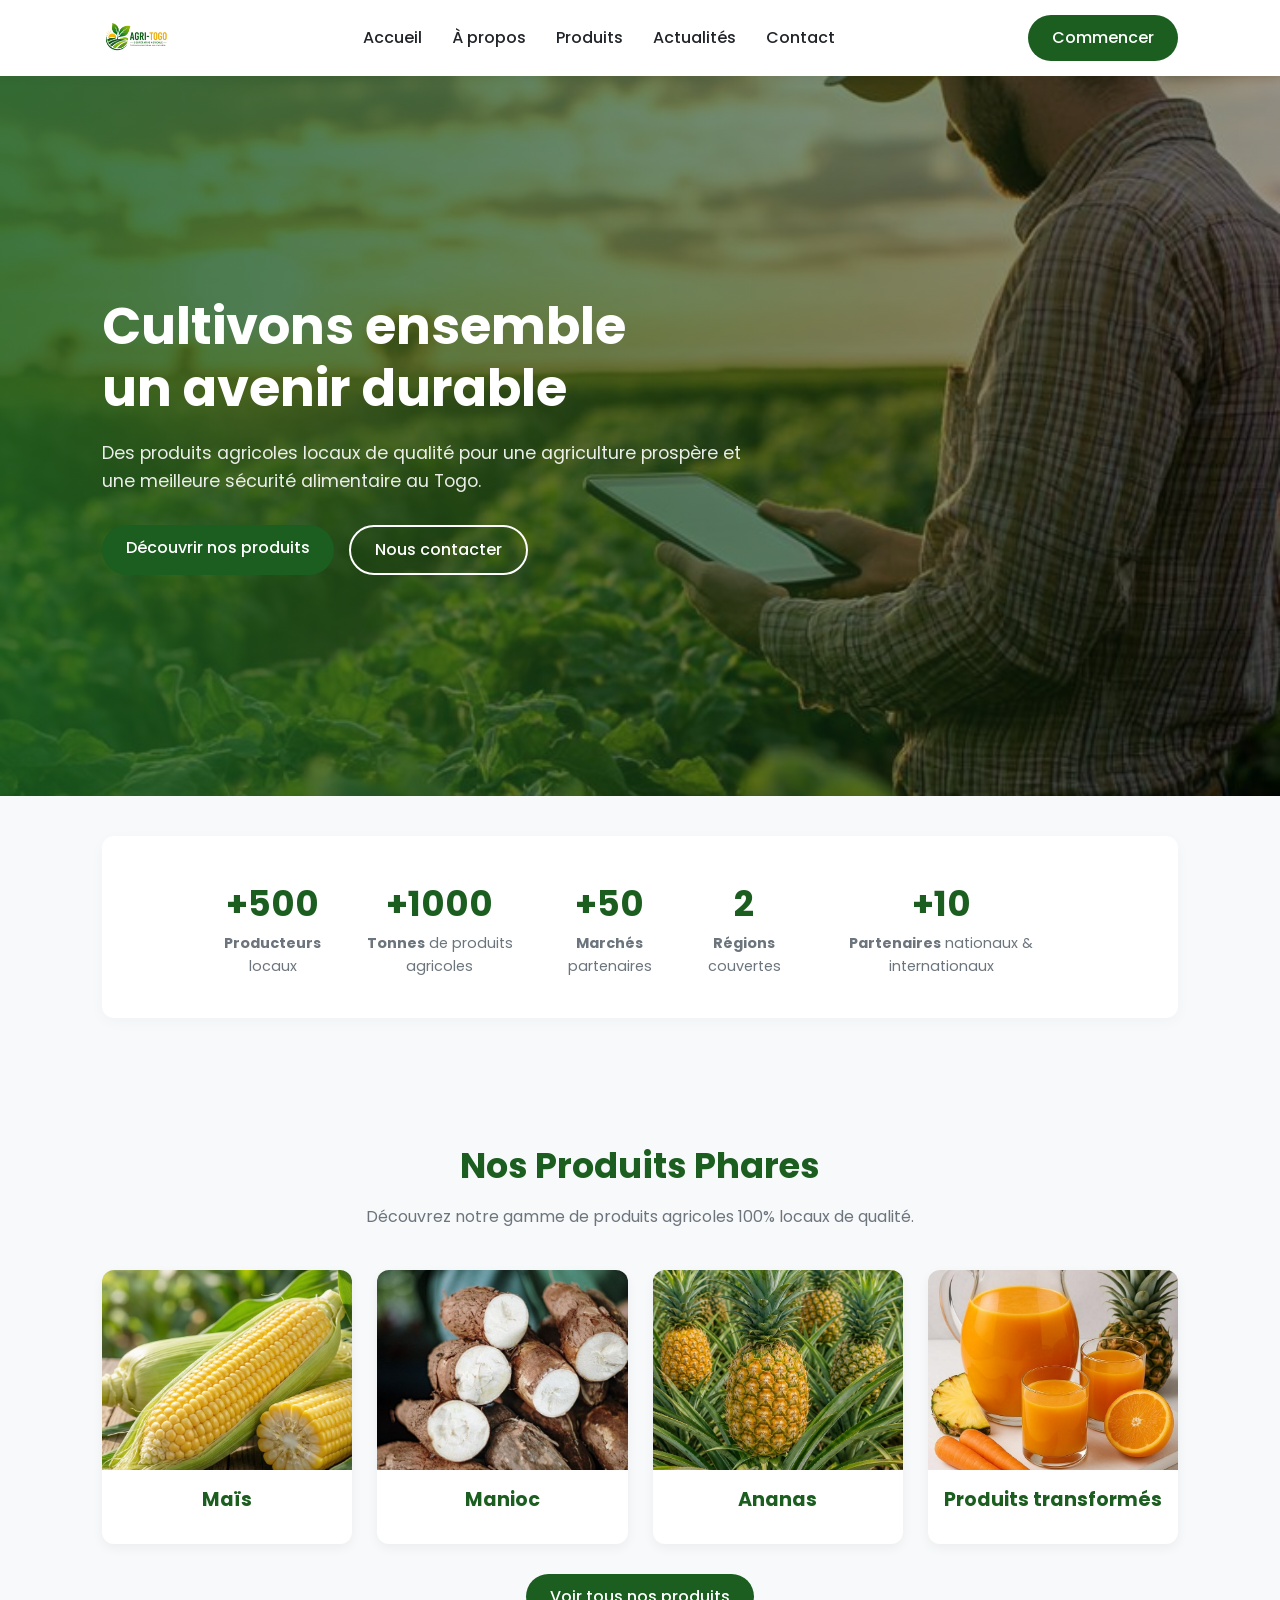
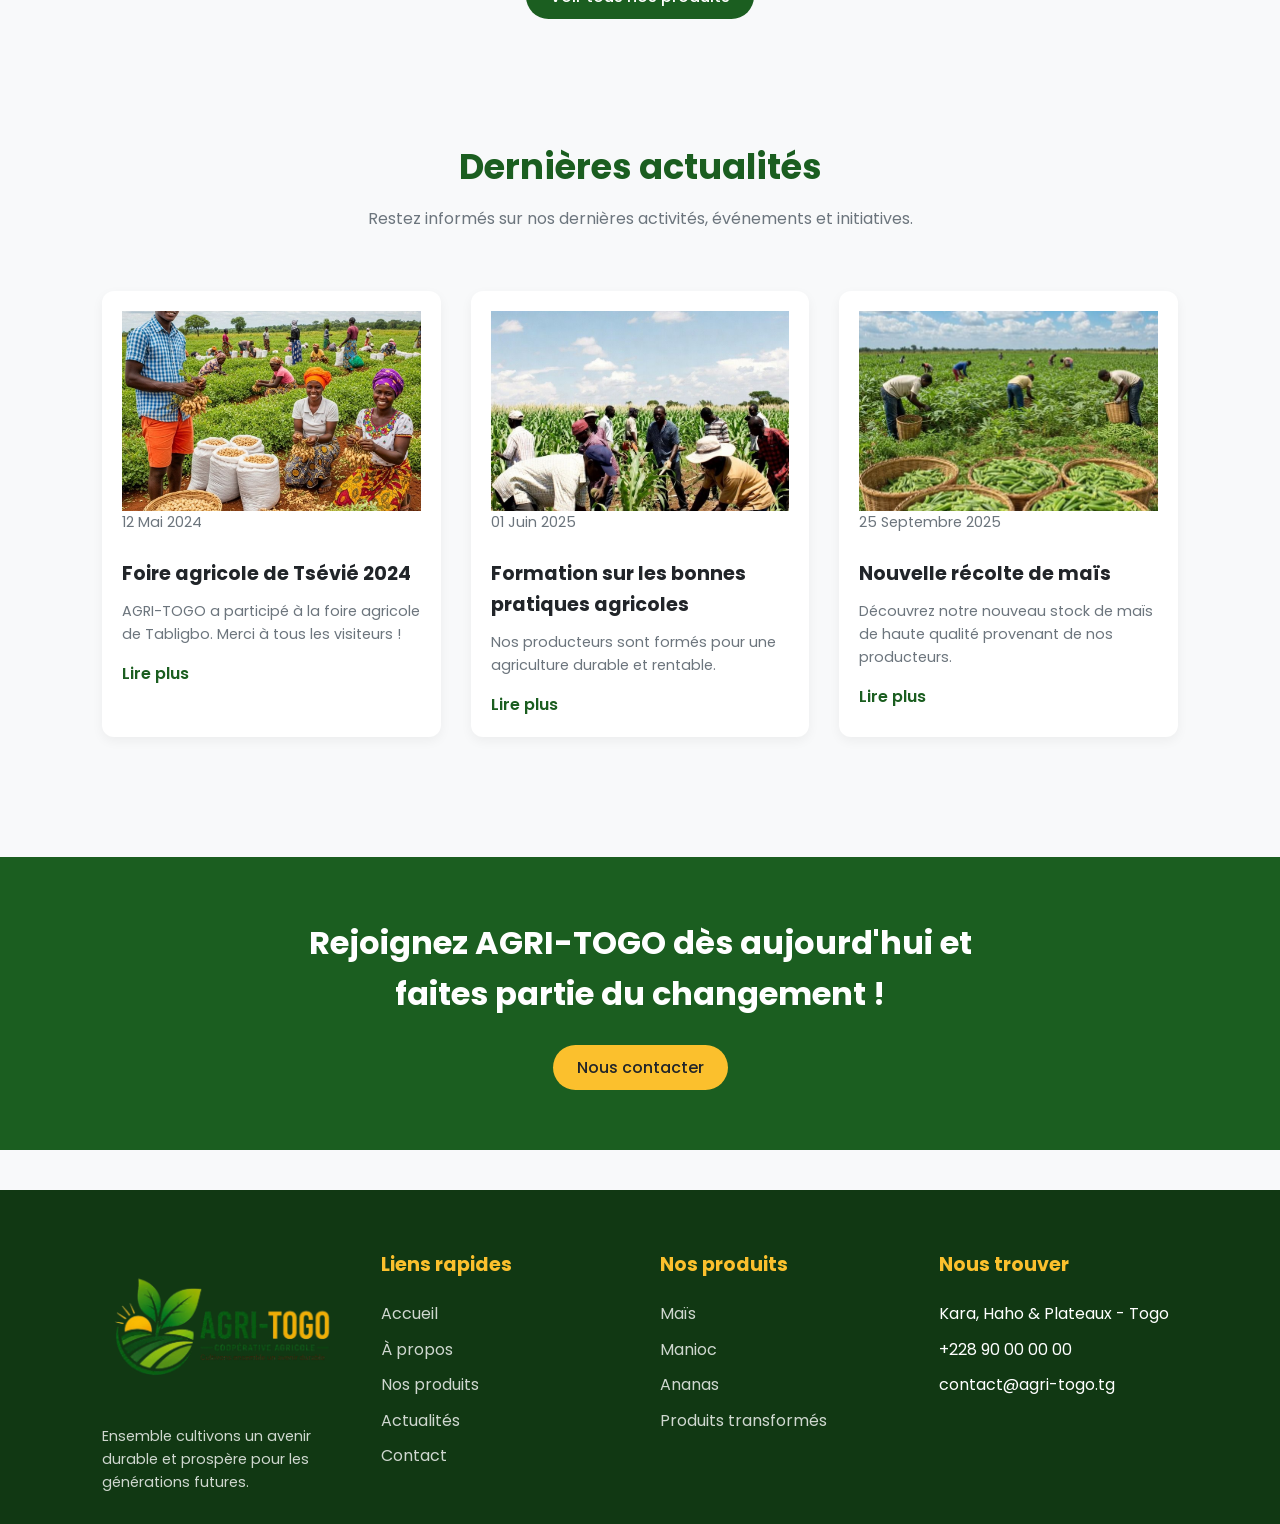
==== index.html @ 6c73c3b2 "brief de AgriTogo" ====
<!DOCTYPE html>
<html lang="fr">
<head>
    <meta charset="UTF-8">
    <meta name="viewport" content="width=device-width, initial-scale=1.0">
    <title>AgriTogo</title>
    <link rel="stylesheet" href="https://cdnjs.cloudflare.com/ajax/libs/font-awesome/6.7.2/css/all.min.css">
    <link rel="stylesheet" href="css/style.css">
</head>

<body>

    <!-- ================= HEADER ================= -->
   <header>

    <div class="logo">
        <img src="image/logo.png" alt="AgriTogo">
    </div>

    <nav class="nav-links">

        <ul>

            <li><a href="index.html">Accueil</a></li>

            <li><a href="Apropos.html">À propos</a></li>

            <li><a href="NosProduits.html">Produits</a></li>

            <li><a href="Actualités.html">Actualités</a></li>

            <li><a href="Contact.html">Contact</a></li>

        </ul>

    </nav>

    <a href="Contact.html" class="btn">
        Commencer
    </a>

    <div class="menu-toggle">

        <i class="fa-solid fa-bars"></i>

    </div>

</header>

    <main>

        <!-- ================= HERO ================= -->
        <section class="hero">

            <img src="image/agriImage.jfif" alt="Agriculteurs">

            <div class="overlay"></div>

            <div class="hero-content">

                <h1>Cultivons ensemble <br> un avenir durable</h1>

                <p>
                    Des produits agricoles locaux de qualité pour une agriculture
                    prospère et une meilleure sécurité alimentaire au Togo.
                </p>

                <div class="hero-buttons">
                    <a href="NosProduits.html" class="btn1">
                        Découvrir nos produits
                    </a>

                    <a href="Contact.html" class="btn2">
                        Nous contacter
                    </a>
                </div>

            </div>

        </section>

        <!-- ================= CHIFFRES ================= -->

        <section class="chiffres">

            <div class="chiffre">
                <h2>+500</h2>
                <p><strong>Producteurs</strong> locaux</p>
            </div>

            <div class="chiffre">
                <h2>+1000</h2>
                <p><strong>Tonnes</strong> de produits agricoles</p>
            </div>

            <div class="chiffre">
                <h2>+50</h2>
                <p><strong>Marchés</strong> partenaires</p>
            </div>

            <div class="chiffre">
                <h2>2</h2>
                <p><strong>Régions</strong> couvertes</p>
            </div>

            <div class="chiffre">
                <h2>+10</h2>
                <p><strong>Partenaires</strong> nationaux & internationaux</p>
            </div>

        </section>

        <!-- ================= PRODUITS ================= -->

        <section class="produits">

            <div class="section-title">
                <h2>Nos Produits Phares</h2>
                <p>
                    Découvrez notre gamme de produits agricoles
                    100% locaux de qualité.
                </p>
            </div>

            <div class="produits-grid">

                <div class="produit">
                    <img src="image/mais.jfif" alt="Maïs">
                    <h3>Maïs</h3>
                </div>

                <div class="produit">
                    <img src="image/manioc.jfif" alt="Manioc">
                    <h3>Manioc</h3>
                </div>

                <div class="produit">
                    <img src="image/ananas.jfif" alt="Ananas">
                    <h3>Ananas</h3>
                </div>

                <div class="produit">
                    <img src="image/transformé.jfif" alt="Produits transformés">
                    <h3>Produits transformés</h3>
                </div>

            </div>

            <div class="btn-center">
                <a href="NosProduits.html" class="btn">
                    Voir tous nos produits
                </a>
            </div>

        </section>

        <!-- ================= ACTUALITÉS ================= -->

        <section class="actualites">

            <div class="section-title">
                <h2>Dernières actualités</h2>
                <p>
                    Restez informés sur nos dernières activités,
                    événements et initiatives.
                </p>
            </div>

            <div class="actualites-grid">

                <article class="actualite">

                    <img src="image/actualite1.jpg" alt="Actualité 1">

                    <p>12 Mai 2024</p>

                    <h3>Foire agricole de Tsévié 2024</h3>

                    <p>
                        AGRI-TOGO a participé à la foire agricole de
                        Tabligbo. Merci à tous les visiteurs !
                    </p>

                    <a href="Actualités.html">Lire plus</a>

                </article>

                <article class="actualite">

                    <img src="image/actualite2.jpg" alt="Actualité 2">

                    <p>01 Juin 2025</p>

                    <h3>
                        Formation sur les bonnes pratiques agricoles
                    </h3>

                    <p>
                        Nos producteurs sont formés pour une agriculture
                        durable et rentable.
                    </p>

                    <a href="Actualités.html">Lire plus</a>

                </article>

                <article class="actualite">

                    <img src="image/actualite3.jpg" alt="Actualité 3">

                    <p>25 Septembre 2025</p>

                    <h3>Nouvelle récolte de maïs</h3>

                    <p>
                        Découvrez notre nouveau stock de maïs de haute
                        qualité provenant de nos producteurs.
                    </p>

                    <a href="Actualités.html">Lire plus</a>

                </article>

            </div>

        </section>

        <!-- ================= CTA ================= -->

        <section class="cta">

            <h2>
                Rejoignez AGRI-TOGO dès aujourd'hui
                et faites partie du changement !
            </h2>

            <a href="Contact.html" class="btn">
                Nous contacter
            </a>

        </section>

    </main>

    <!-- ================= FOOTER ================= -->

    <footer>

        <div class="footer-logo">

            <img src="image/logo.png" alt="AgriTogo Logo">

            <p>
                Ensemble cultivons un avenir durable et prospère
                pour les générations futures.
            </p>

        </div>

        <div class="footer-links">

            <h3>Liens rapides</h3>

            <ul>
                <li><a href="index.html">Accueil</a></li>
                <li><a href="Apropos.html">À propos</a></li>
                <li><a href="NosProduits.html">Nos produits</a></li>
                <li><a href="Actualités.html">Actualités</a></li>
                <li><a href="Contact.html">Contact</a></li>
            </ul>

        </div>

        <div class="footer-links">

            <h3>Nos produits</h3>

            <ul>
                <li><a href="NosProduits.html">Maïs</a></li>
                <li><a href="NosProduits.html">Manioc</a></li>
                <li><a href="NosProduits.html">Ananas</a></li>
                <li><a href="NosProduits.html">Produits transformés</a></li>
            </ul>

        </div>

        <div class="footer-links">

            <h3>Nous trouver</h3>

            <ul>
                <li>Kara, Haho & Plateaux - Togo</li>
                <li>+228 90 00 00 00</li>
                <li>contact@agri-togo.tg</li>
            </ul>

        </div>

    </footer>
    <script src="js/script.js"></script>

</body>
</html>
---- css/style.css ----
/* ==========================================================================
   1. RESET & VARIABLES GLOBALES
   ========================================================================== */
@import url('https://fonts.googleapis.com/css2?family=Poppins:wght@300;400;500;600;700&display=swap');

:root {
    --primary-color: #1b5e20;      /* Vert foncé principal */
    --secondary-color: #2e7d32;    /* Vert moyen */
    --accent-color: #fbc02d;       /* Jaune / Or */
    --bg-light: #f8f9fa;           /* Fond clair */
    --bg-card: #ffffff;            /* Fond de carte */
    --text-color: #212529;         /* Texte sombre */
    --text-muted: #6c757d;        /* Texte secondaire */
    --border-color: #e0e0e0;      /* Bordures subtiles */
    --radius: 12px;                /* Coins arrondis généraux */
    --transition: all 0.3s ease;
}

* {
    margin: 0;
    padding: 0;
    box-sizing: border-box;
    font-family: 'Poppins', sans-serif;
}

body {
    background-color: var(--bg-light);
    color: var(--text-color);
    line-height: 1.6;
}

a {
    text-decoration: none;
    color: inherit;
    transition: var(--transition);
}

ul {
    list-style: none;
}

img {
    max-width: 100%;
    height: auto;
    display: block;
}

/* ==========================================================================
   2. BOUTONS & STYLES RÉUTILISABLES
   ========================================================================== */
.btn, .btn1 {
    display: inline-block;
    padding: 10px 24px;
    background-color: var(--primary-color);
    color: #fff;
    border-radius: 25px;
    font-weight: 500;
    border: none;
    cursor: pointer;
    text-align: center;
}

.btn:hover, .btn1:hover {
    background-color: var(--secondary-color);
    color: #fff;
}

.btn2 {
    display: inline-block;
    padding: 10px 24px;
    background-color: transparent;
    color: #fff;
    border: 2px solid #fff;
    border-radius: 25px;
    font-weight: 500;
}

.btn2:hover {
    background-color: #fff;
    color: var(--primary-color);
}

.btn-center {
    text-align: center;
    margin-top: 30px;
}

.section-title {
    text-align: center;
    margin-bottom: 40px;
}

.section-title h1, .section-title h2 {
    color: var(--primary-color);
    font-size: 2.2rem;
    font-weight: 700;
    margin-bottom: 10px;
}

.section-title p {
    color: var(--text-muted);
    max-width: 600px;
    margin: 0 auto;
}

/* ==========================================================================
   3. HEADER & NAVIGATION (AVEC MENU HAMBURGER)
   ========================================================================== */
header {
    display: flex;
    justify-content: space-between;
    align-items: center;
    padding: 15px 8%;
    background-color: #ffffff;
    box-shadow: 0 2px 10px rgba(0, 0, 0, 0.05);
    position: sticky;
    top: 0;
    z-index: 1000;
}

.logo img {
    height: 45px;
}

.nav-links ul {
    display: flex;
    gap: 30px;
}

.nav-links a {
    font-weight: 500;
    color: var(--text-color);
}

.nav-links a:hover {
    color: var(--primary-color);
}

.menu-toggle {
    display: none;
    font-size: 1.5rem;
    color: var(--primary-color);
    cursor: pointer;
}

/* ==========================================================================
   4. PAGE ACCUEIL
   ========================================================================== */

/* Hero Banner */
.hero {
    position: relative;
    height: 80vh;
    min-height: 500px;
    display: flex;
    align-items: center;
    padding: 0 8%;
    color: #ffffff;
    overflow: hidden;
}

.hero > img {
    position: absolute;
    top: 0;
    left: 0;
    width: 100%;
    height: 100%;
    object-fit: cover;
    z-index: -2;
}

.hero .overlay {
    position: absolute;
    top: 0;
    left: 0;
    width: 100%;
    height: 100%;
    background: linear-gradient(90deg, rgba(27, 94, 32, 0.85) 0%, rgba(0,0,0,0.4) 100%);
    z-index: -1;
}

.hero-content {
    max-width: 650px;
}

.hero-content h1 {
    font-size: 3.2rem;
    line-height: 1.2;
    margin-bottom: 20px;
    font-weight: 700;
}

.hero-content p {
    font-size: 1.1rem;
    margin-bottom: 30px;
    opacity: 0.9;
}

.hero-buttons {
    display: flex;
    gap: 15px;
}

/* Section Chiffres */
.chiffres {
    display: flex;
    justify-content: space-around;
    align-items: center;
    padding: 40px 8%;
    background-color: #ffffff;
    box-shadow: 0 4px 15px rgba(0,0,0,0.03);
    margin: 40px 8% 60px 8%;
    position: relative;
    z-index: 10;
    border-radius: var(--radius);
}

.chiffre {
    text-align: center;
}

.chiffre h2 {
    font-size: 2.2rem;
    color: var(--primary-color);
    font-weight: 700;
}

.chiffre p {
    font-size: 0.9rem;
    color: var(--text-muted);
}

/* Grille de Produits (Accueil + Page Produits) */
.produits {
    padding: 60px 8%;
}

.produits-grid {
    display: grid;
    grid-template-columns: repeat(auto-fit, minmax(240px, 1fr));
    gap: 25px;
}

.produit {
    background-color: var(--bg-card);
    border-radius: var(--radius);
    overflow: hidden;
    box-shadow: 0 4px 12px rgba(0,0,0,0.05);
    transition: var(--transition);
    text-align: center;
    padding-bottom: 20px;
}

.produit:hover {
    transform: translateY(-5px);
    box-shadow: 0 8px 20px rgba(0,0,0,0.1);
}

.produit img {
    width: 100%;
    height: 200px;
    object-fit: cover;
}

.produit h3 {
    margin: 15px 0 8px;
    color: var(--primary-color);
    font-size: 1.2rem;
}

.produit p {
    padding: 0 15px;
    font-size: 0.9rem;
    color: var(--text-muted);
}

/* Actualités */
.actualites {
    padding: 60px 8%;
}

.actualites-grid {
    display: grid;
    grid-template-columns: repeat(auto-fit, minmax(300px, 1fr));
    gap: 30px;
}

.actualite {
    background-color: var(--bg-card);
    border-radius: var(--radius);
    overflow: hidden;
    box-shadow: 0 4px 12px rgba(0,0,0,0.05);
    display: flex;
    flex-direction: column;
    margin: 20px 0;
}

.actualite img, .actualite-image img {
    width: 100%;
    height: 200px;
    object-fit: cover;
}

.actualite-content, .actualite {
    padding: 20px;
}

.actualite .date {
    color: var(--accent-color);
    font-weight: 600;
    font-size: 0.85rem;
}

.actualite h3, .actualite h2 {
    font-size: 1.2rem;
    margin: 10px 0;
    color: var(--text-color);
}

.actualite p {
    color: var(--text-muted);
    font-size: 0.9rem;
    margin-bottom: 15px;
}

.actualite a {
    color: var(--primary-color);
    font-weight: 600;
    align-self: flex-start;
}

/* Section Call to Action (CTA) */
.cta {
    background-color: var(--primary-color);
    color: #ffffff;
    text-align: center;
    padding: 60px 8%;
    margin: 40px 0;
}

.cta h2 {
    font-size: 2rem;
    margin-bottom: 25px;
    max-width: 700px;
    margin-left: auto;
    margin-right: auto;
}

.cta .btn {
    background-color: var(--accent-color);
    color: var(--text-color);
}

.cta .btn:hover {
    background-color: #e0a800;
}

/* ==========================================================================
   5. PAGE À PROPOS
   ========================================================================== */
.apropos {
    padding: 60px 8%;
}


hr{
background-color: #0d4110;
height: 5px;
width: 250px;
margin: 20px auto;

}

.apropos-content {
    display: flex;
    align-items: center;
    gap: 40px;
}

.apropos-image, .apropos-text {
    flex: 1;
}

.apropos-image img {
    border-radius: var(--radius);
}

.mission {
    background-color: #e8f5e9;
    padding: 40px 8%;
    text-align: center;
    border-radius: var(--radius);
    margin: 40px 8%;
}

.mission h2 {
    color: var(--primary-color);
    margin-bottom: 15px;
}

.valeurs {
    padding: 40px 8%;
}

.valeurs-grid {
    display: grid;
    grid-template-columns: repeat(auto-fit, minmax(220px, 1fr));
    gap: 20px;
}

.valeur {
    background: #fff;
    padding: 25px;
    border-radius: var(--radius);
    box-shadow: 0 4px 10px rgba(0,0,0,0.03);
    text-align: center;
}

.valeur h3 {
    margin-bottom: 10px;
    color: var(--primary-color);
}

/* Membres / Producteurs */
.membres {
    padding: 60px 8%;
}

.membres-grid {
    display: grid;
    grid-template-columns: repeat(auto-fit, minmax(200px, 1fr));
    gap: 25px;
}

.membre {
    background: #fff;
    border-radius: var(--radius);
    overflow: hidden;
    text-align: center;
    box-shadow: 0 4px 12px rgba(0,0,0,0.05);
    padding-bottom: 15px;
}

.membre img {
    width: 100%;
    height: 220px;
    object-fit: cover;
}

.membre h3 {
    margin-top: 15px;
    font-size: 1.1rem;
}

/* ==========================================================================
   6. PAGE CONTACT
   ========================================================================== */
.contact {
    padding: 60px 8%;
}

.contact-container {
    display: flex;
    gap: 50px;
}

.contact-info, .contact-form {
    flex: 1;
}

.info-box {
    background: #fff;
    padding: 20px;
    border-radius: var(--radius);
    margin-bottom: 15px;
    box-shadow: 0 2px 8px rgba(0,0,0,0.04);
}

.info-box h3 {
    color: var(--primary-color);
    margin-bottom: 5px;
    font-size: 1.1rem;
}

.contact-form fieldset {
    border: none;
    background: #fff;
    padding: 30px;
    border-radius: var(--radius);
    box-shadow: 0 4px 15px rgba(0,0,0,0.05);
}

.contact-form h3 {
    font-size: 1.4rem;
    font-weight: 600;
    color: var(--primary-color);
    margin-bottom: 20px;
}

.form-group {
    margin-bottom: 20px;
}

.form-group label {
    display: block;
    margin-bottom: 8px;
    font-weight: 500;
}

.form-group input, .form-group textarea {
    width: 100%;
    padding: 12px 15px;
    border: 1px solid var(--border-color);
    border-radius: 8px;
    outline: none;
    font-size: 0.95rem;
}

.form-group input:focus, .form-group textarea:focus {
    border-color: var(--primary-color);
}

/* ==========================================================================
   7. FOOTER
   ========================================================================== */
footer {
    background-color: #113813;
    color: #ffffff;
    padding: 60px 8% 30px 8%;
    display: flex;
    flex-wrap: wrap;
    justify-content: space-between;
    gap: 40px;
}

.footer-logo, .footer-links, .footer-map, .footer-region, .footer-column {
    flex: 1;
    min-width: 220px;
}

.footer-logo p, .footer-region p {
    opacity: 0.8;
    font-size: 0.9rem;
    margin-top: 15px;
}

footer h3 {
    color: var(--accent-color);
    margin-bottom: 20px;
    font-size: 1.2rem;
}

footer ul li {
    margin-bottom: 10px;
}

footer ul li a {
    opacity: 0.8;
}

footer ul li a:hover {
    opacity: 1;
    color: var(--accent-color);
}

/* ==========================================================================
   8. MEDIA QUERIES (DESIGN RESPONSIVE ET MENU HAMBURGER)
   ========================================================================== */
@media (max-width: 992px) {
    .chiffres {
        flex-wrap: wrap;
        gap: 20px;
    }
    
    .apropos-content, .contact-container {
        flex-direction: column;
    }
}

@media (max-width: 768px) {
    .menu-toggle {
        display: block; /* Affiche le bouton hamburger */
    }

    .nav-links {
        position: absolute;
        top: 100%;
        left: 0;
        width: 100%;
        background-color: #ffffff;
        box-shadow: 0 10px 15px rgba(0,0,0,0.1);
        display: none; /* Masqué par défaut */
        padding: 20px 0;
    }

    .nav-links.active {
        display: block; /* Affiché quand la classe 'active' est ajoutée */
    }

    .nav-links ul {
        flex-direction: column;
        align-items: center;
        gap: 20px;
    }

    header .btn {
        display: none; /* Masquer le bouton d'action principal sur mobile pour purger le header */
    }

    .hero-content h1 {
        font-size: 2.2rem;
    }

    .hero-buttons {
        flex-direction: column;
    }
}
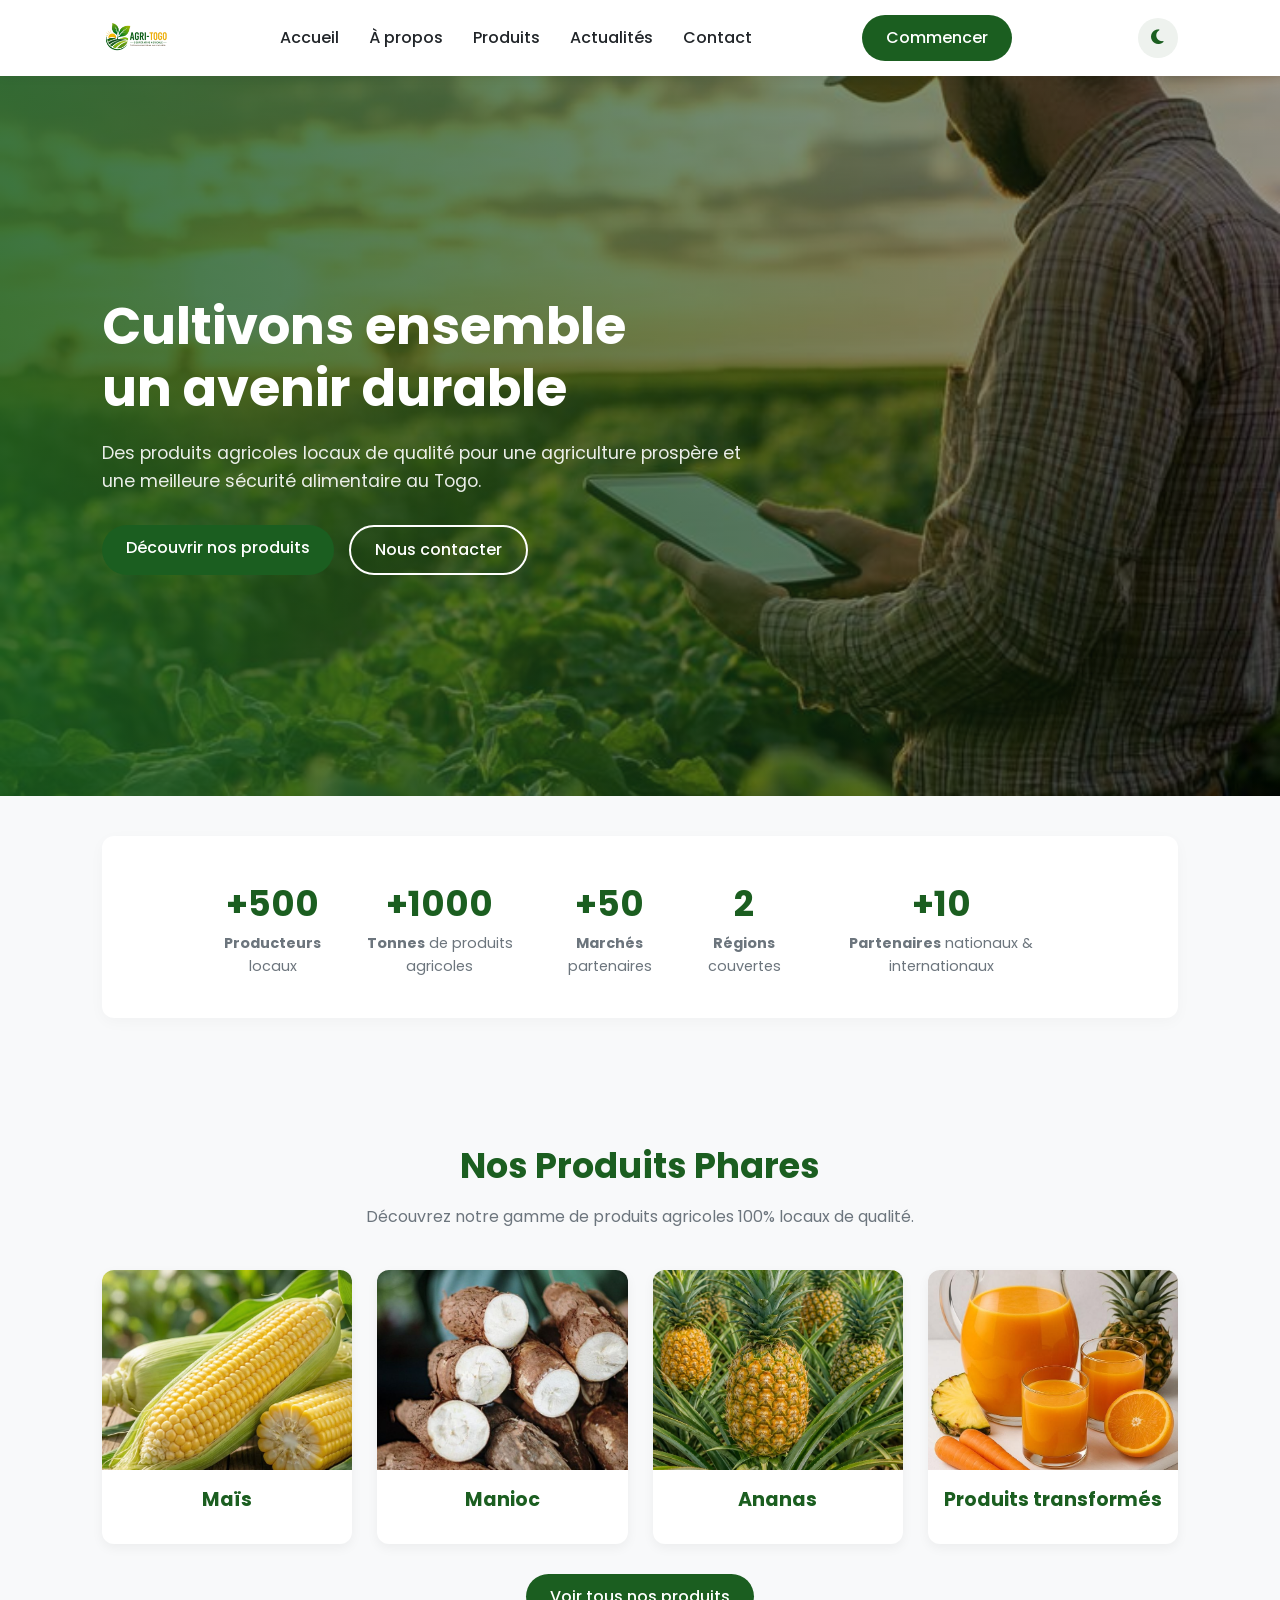
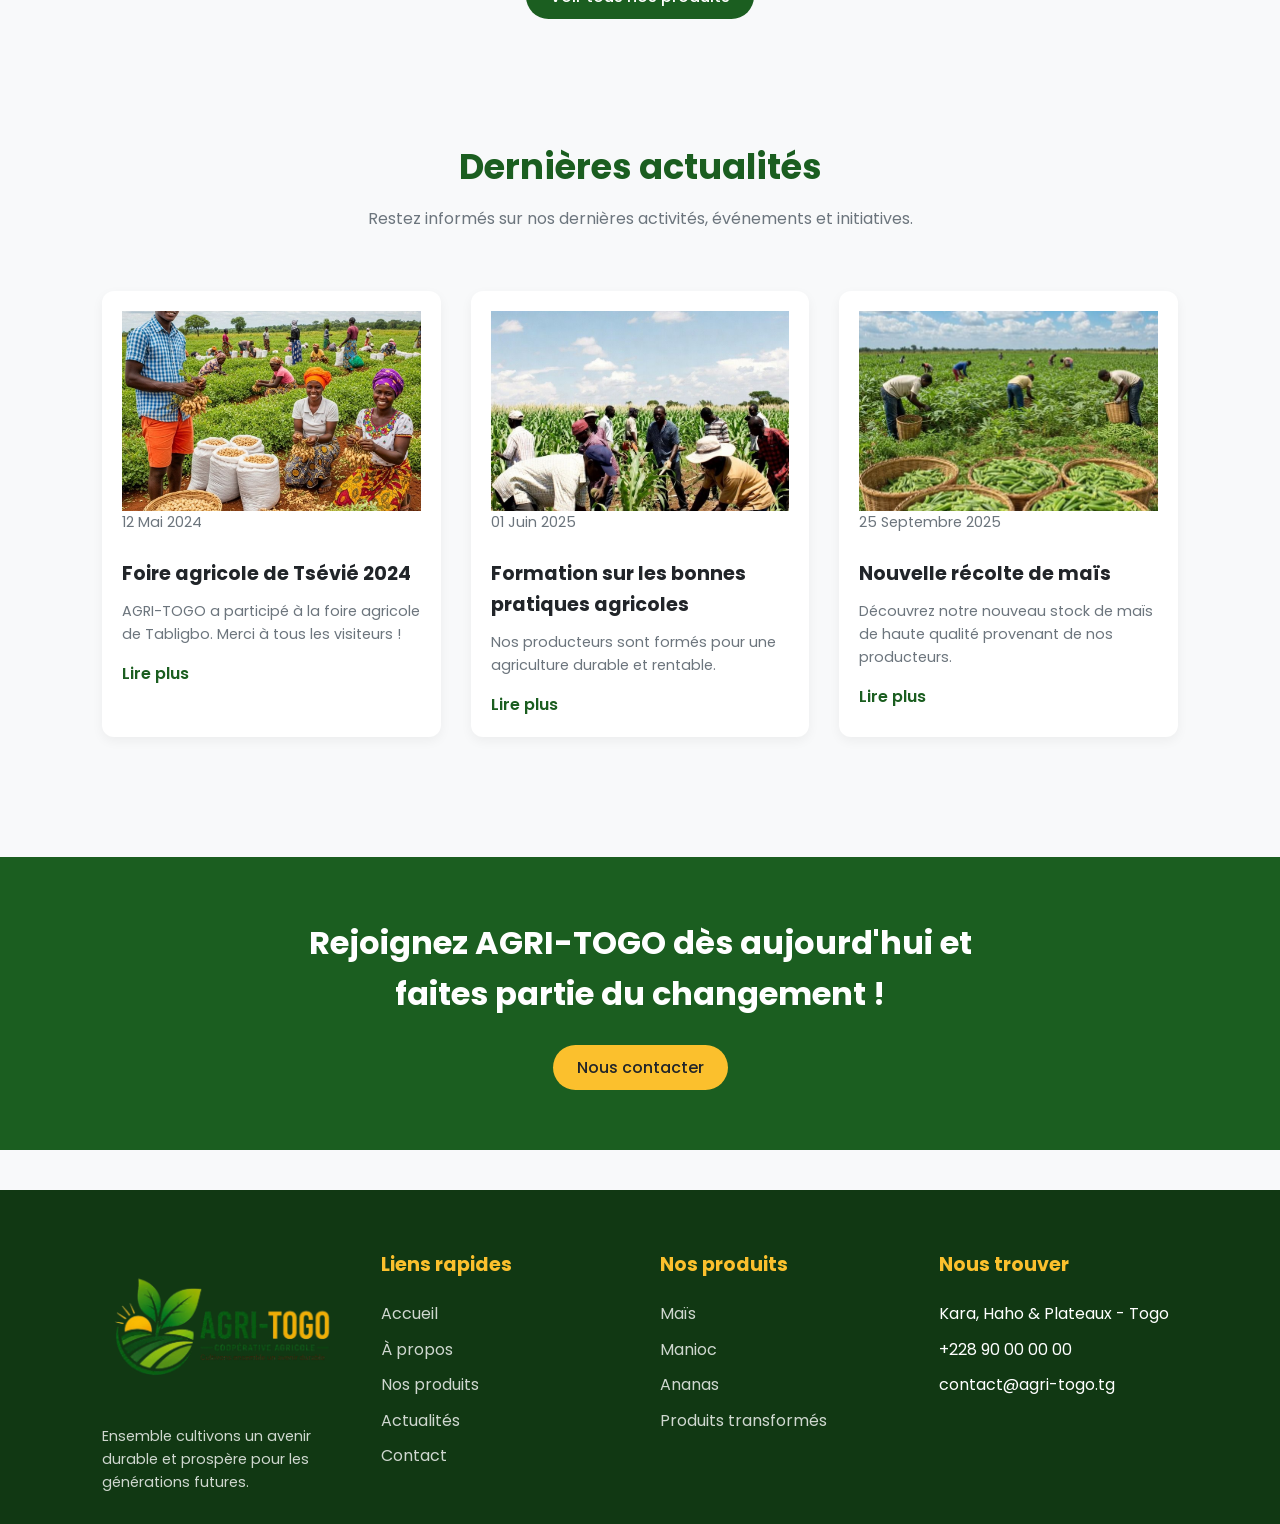
==== commit 523a0de6: "ajout du mode sombre" ====
--- a/index.html
+++ b/index.html
@@ -4,6 +4,8 @@
     <meta charset="UTF-8">
     <meta name="viewport" content="width=device-width, initial-scale=1.0">
     <title>AgriTogo</title>
+    <script>try{var theme=localStorage.getItem("theme")}catch(e){}document.documentElement.dataset.theme=theme||(matchMedia("(prefers-color-scheme: dark)").matches?"dark":"light");</script>
+    <script defer src="js/mdsombre.js"></script>
     <link rel="stylesheet" href="https://cdnjs.cloudflare.com/ajax/libs/font-awesome/6.7.2/css/all.min.css">
     <link rel="stylesheet" href="css/style.css">
 </head>
--- a/css/style.css
+++ b/css/style.css
@@ -614,4 +614,137 @@
     .hero-buttons {
         flex-direction: column;
     }
+}
+
+/* ==========================================================================
+   9. MODE SOMBRE (THÈME DARK)
+   ========================================================================== */
+:root[data-theme="dark"] {
+    --bg-light: #0e1410;
+    --bg-card: #161d17;
+    --text-color: #e8ece9;
+    --text-muted: #9aa79c;
+    --border-color: #2a332b;
+    color-scheme: dark;
+}
+
+/* Fond des éléments dont la couleur était en dur */
+[data-theme="dark"] header,
+[data-theme="dark"] .nav-links,
+[data-theme="dark"] .chiffres,
+[data-theme="dark"] .valeur,
+[data-theme="dark"] .membre,
+[data-theme="dark"] .info-box,
+[data-theme="dark"] .contact-form fieldset {
+    background-color: var(--bg-card);
+}
+
+[data-theme="dark"] .mission {
+    background-color: #1c2b1e;
+}
+
+[data-theme="dark"] header {
+    box-shadow: 0 2px 10px rgba(0, 0, 0, 0.45);
+}
+
+[data-theme="dark"] .chiffres {
+    box-shadow: 0 4px 15px rgba(0, 0, 0, 0.4);
+}
+
+/* Bordures subtiles pour les cartes sur fond sombre */
+[data-theme="dark"] .produit,
+[data-theme="dark"] .actualite,
+[data-theme="dark"] .valeur,
+[data-theme="dark"] .membre,
+[data-theme="dark"] .info-box,
+[data-theme="dark"] .contact-form fieldset {
+    border: 1px solid var(--border-color);
+}
+
+/* Vert clair pour les titres et liens (lisibilité sur fond sombre) */
+[data-theme="dark"] .section-title h1,
+[data-theme="dark"] .section-title h2,
+[data-theme="dark"] .nav-links a:hover,
+[data-theme="dark"] .menu-toggle,
+[data-theme="dark"] .chiffre h2,
+[data-theme="dark"] .produit h3,
+[data-theme="dark"] .actualite a,
+[data-theme="dark"] .mission h2,
+[data-theme="dark"] .valeur h3,
+[data-theme="dark"] .info-box h3,
+[data-theme="dark"] .contact-form h3 {
+    color: #81c784;
+}
+
+/* Le bouton du CTA garde un texte sombre sur fond jaune */
+[data-theme="dark"] .cta .btn {
+    color: #212529;
+}
+
+/* Champs de formulaire */
+[data-theme="dark"] .form-group input,
+[data-theme="dark"] .form-group textarea {
+    background-color: #121a13;
+    color: var(--text-color);
+    border-color: var(--border-color);
+}
+
+[data-theme="dark"] .form-group input::placeholder,
+[data-theme="dark"] .form-group textarea::placeholder {
+    color: var(--text-muted);
+}
+
+[data-theme="dark"] .form-group input:focus,
+[data-theme="dark"] .form-group textarea:focus {
+    border-color: #81c784;
+}
+
+/* Empêche l'autofill du navigateur de peindre les champs en blanc en mode sombre */
+[data-theme="dark"] .form-group input:-webkit-autofill,
+[data-theme="dark"] .form-group textarea:-webkit-autofill {
+    -webkit-box-shadow: 0 0 0 1000px #121a13 inset;
+    -webkit-text-fill-color: #e8ece9;
+    caret-color: #e8ece9;
+}
+
+/* Ligne décorative */
+[data-theme="dark"] hr {
+    background-color: #4caf50;
+}
+
+/* ==========================================================================
+   10. BOUTON DE BASCULE DU THÈME
+   ========================================================================== */
+.theme-toggle {
+    display: inline-flex;
+    align-items: center;
+    justify-content: center;
+    flex-shrink: 0;
+    width: 40px;
+    height: 40px;
+    margin-left: 15px;
+    border: none;
+    border-radius: 50%;
+    background-color: #eef2ee;
+    color: var(--primary-color);
+    font-size: 1.05rem;
+    cursor: pointer;
+    transition: var(--transition);
+}
+
+.theme-toggle:hover {
+    background-color: var(--primary-color);
+    color: #ffffff;
+    transform: rotate(20deg) scale(1.05);
+}
+
+[data-theme="dark"] .theme-toggle {
+    background-color: var(--bg-card);
+    color: #81c784;
+    border: 1px solid var(--border-color);
+}
+
+[data-theme="dark"] .theme-toggle:hover {
+    background-color: #81c784;
+    color: #121a13;
 }
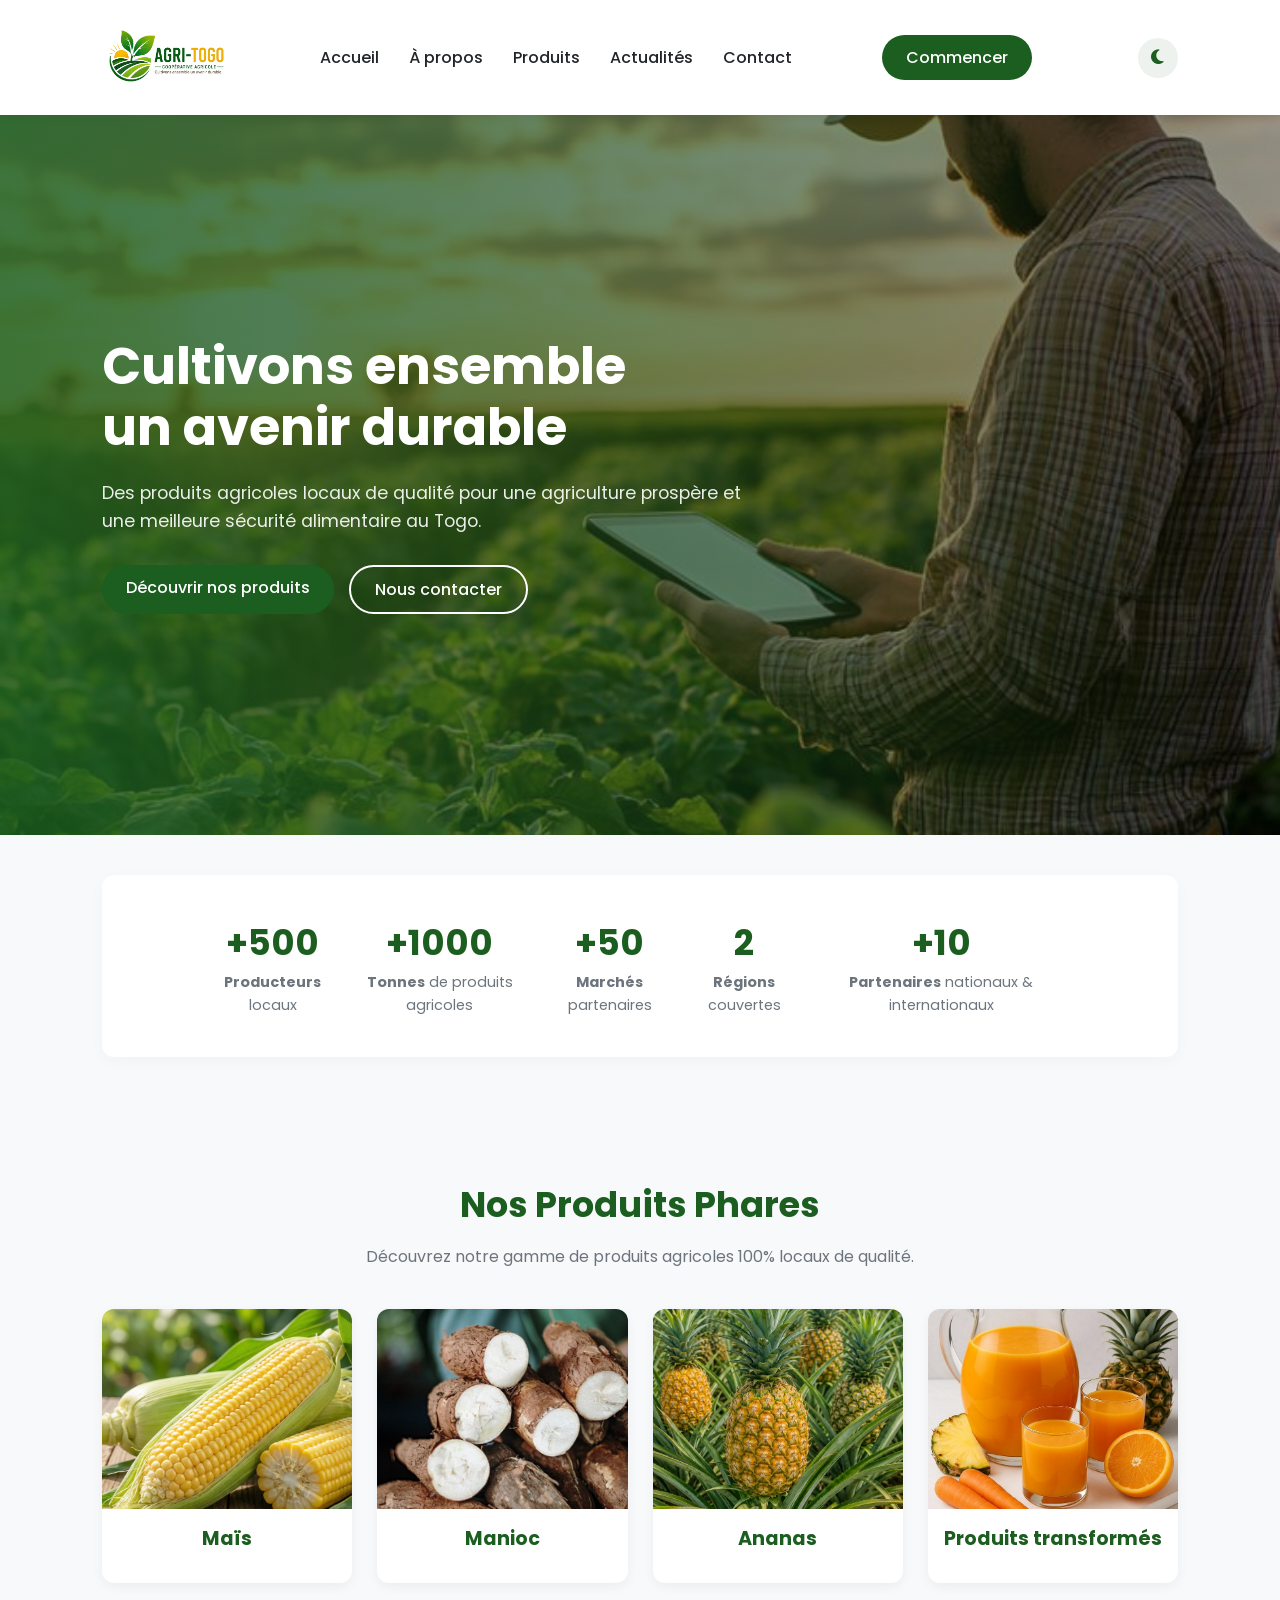
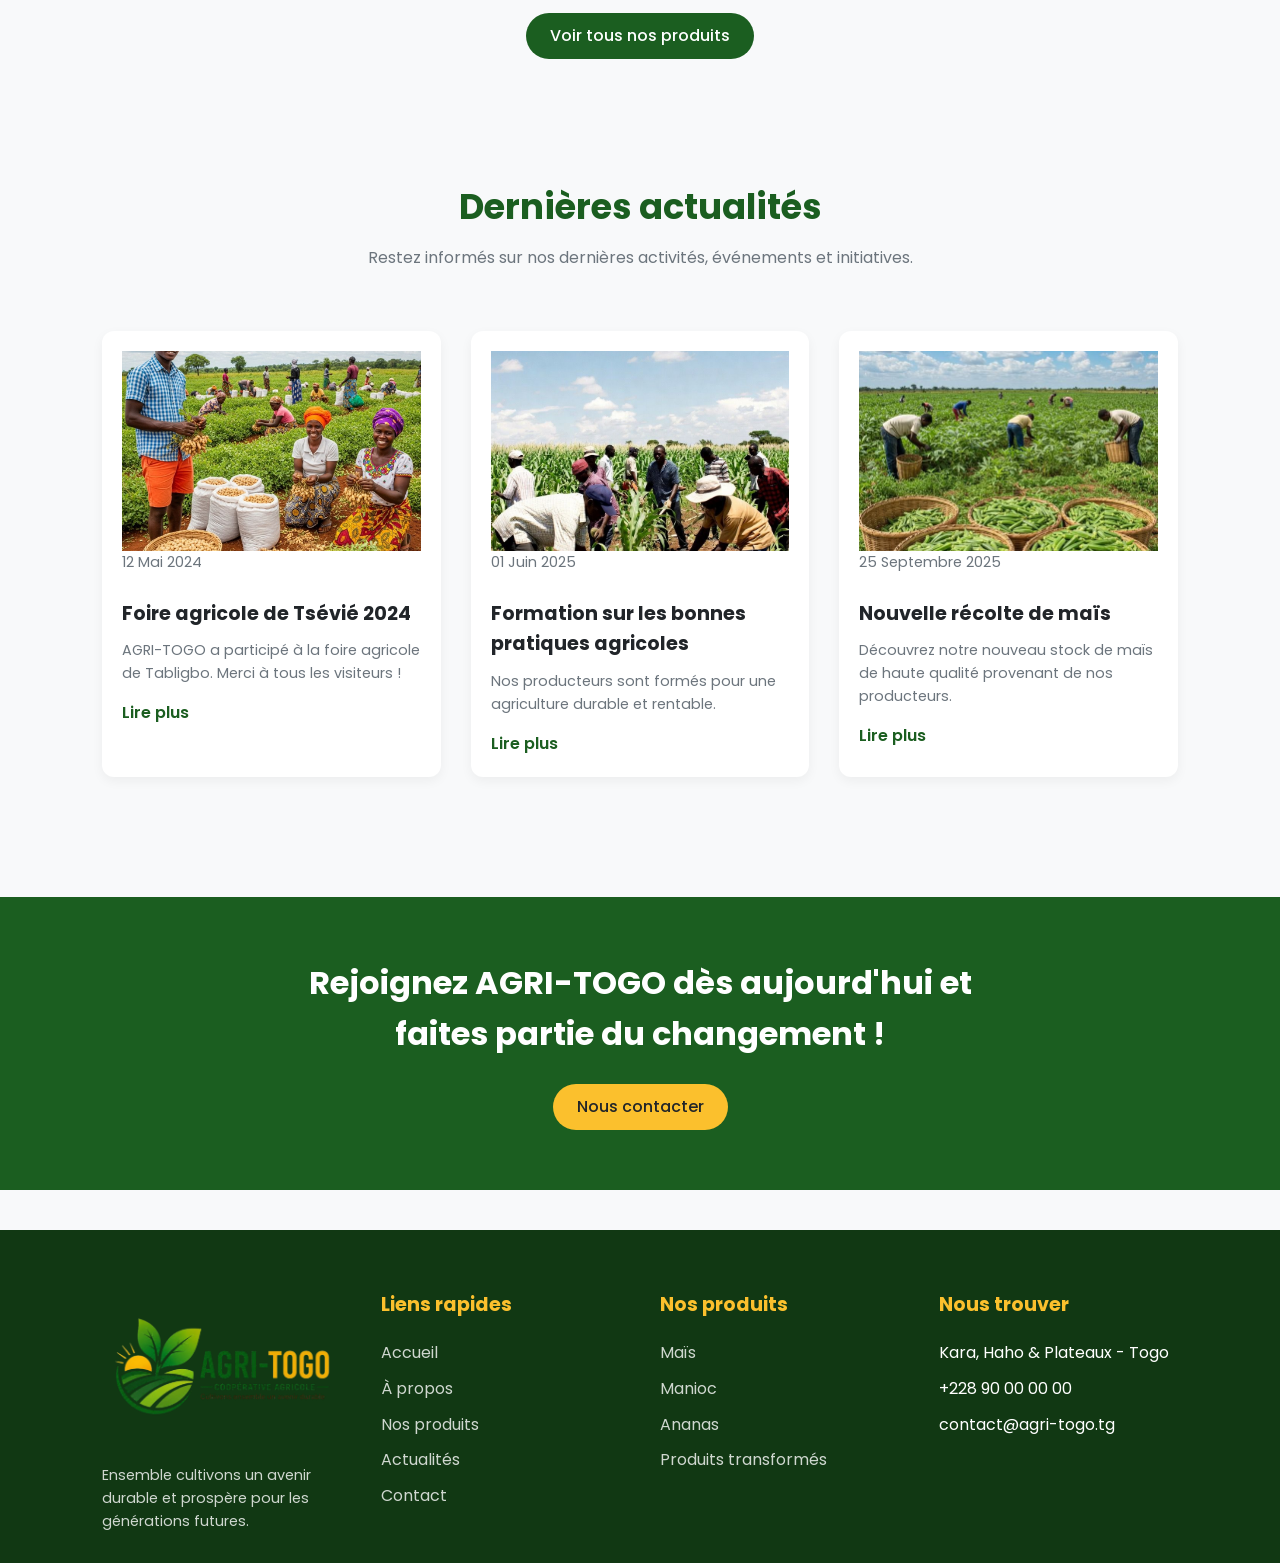
==== commit de0c1ad5: "Changement des icone et mise en place du footer sur les pages manquantes" ====
--- a/index.html
+++ b/index.html
@@ -1,78 +1,79 @@
-<!DOCTYPE html>
-<html lang="fr">
-<head>
-    <meta charset="UTF-8">
-    <meta name="viewport" content="width=device-width, initial-scale=1.0">
-    <title>AgriTogo</title>
+<!DOCTYPE html>  <!-- Déclaration du type de document : HTML5 -->
+<html lang="fr">  <!-- Langue de la page : français -->
+<head>  <!-- Zone des métadonnées et des ressources -->
+    <meta charset="UTF-8">  <!-- Encodage des caractères (accents français) -->
+    <meta name="viewport" content="width=device-width, initial-scale=1.0">  <!-- Rendu responsive sur mobile -->
+    <title>AgriTogo</title>  <!-- Titre affiché dans l'onglet du navigateur -->
+    <!-- Applique le thème sauvegardé avant le rendu pour éviter un "flash" de couleur -->
     <script>try{var theme=localStorage.getItem("theme")}catch(e){}document.documentElement.dataset.theme=theme||(matchMedia("(prefers-color-scheme: dark)").matches?"dark":"light");</script>
-    <script defer src="js/mdsombre.js"></script>
-    <link rel="stylesheet" href="https://cdnjs.cloudflare.com/ajax/libs/font-awesome/6.7.2/css/all.min.css">
-    <link rel="stylesheet" href="css/style.css">
+    <script defer src="js/mdsombre.js"></script>  <!-- Script du mode sombre/clair, chargé en différé -->
+    <link rel="stylesheet" href="https://cdnjs.cloudflare.com/ajax/libs/font-awesome/6.7.2/css/all.min.css">  <!-- Icônes Font Awesome -->
+    <link rel="stylesheet" href="css/style.css">  <!-- Feuille de style principale du site -->
 </head>
 
-<body>
-
-    <!-- ================= HEADER ================= -->
-   <header>
-
-    <div class="logo">
-        <img src="image/logo.png" alt="AgriTogo">
+<body>  <!-- Contenu visible de la page -->
+
+    <!-- ================= EN-TÊTE (HEADER) ================= -->
+   <header>  <!-- Barre de navigation fixée en haut de la page -->
+
+    <div class="logo">  <!-- Bloc du logo -->
+        <img src="image/logo.png" alt="AgriTogo">  <!-- Image du logo -->
     </div>
 
-    <nav class="nav-links">
-
-        <ul>
-
-            <li><a href="index.html">Accueil</a></li>
-
-            <li><a href="Apropos.html">À propos</a></li>
-
-            <li><a href="NosProduits.html">Produits</a></li>
-
-            <li><a href="Actualités.html">Actualités</a></li>
-
-            <li><a href="Contact.html">Contact</a></li>
+    <nav class="nav-links">  <!-- Menu de navigation principal -->
+
+        <ul>  <!-- Liste des liens du menu -->
+
+            <li><a href="index.html">Accueil</a></li>  <!-- Lien : page d'accueil -->
+
+            <li><a href="Apropos.html">À propos</a></li>  <!-- Lien : page À propos -->
+
+            <li><a href="NosProduits.html">Produits</a></li>  <!-- Lien : page Produits -->
+
+            <li><a href="Actualités.html">Actualités</a></li>  <!-- Lien : page Actualités -->
+
+            <li><a href="Contact.html">Contact</a></li>  <!-- Lien : page Contact -->
 
         </ul>
 
     </nav>
 
-    <a href="Contact.html" class="btn">
+    <a href="Contact.html" class="btn">  <!-- Bouton d'appel à l'action vers la page Contact -->
         Commencer
     </a>
 
-    <div class="menu-toggle">
-
-        <i class="fa-solid fa-bars"></i>
+    <div class="menu-toggle">  <!-- Bouton hamburger, visible uniquement sur mobile -->
+
+        <i class="fa-solid fa-bars"></i>  <!-- Icône du menu hamburger -->
 
     </div>
 
 </header>
 
-    <main>
-
-        <!-- ================= HERO ================= -->
-        <section class="hero">
-
-            <img src="image/agriImage.jfif" alt="Agriculteurs">
-
-            <div class="overlay"></div>
-
-            <div class="hero-content">
-
-                <h1>Cultivons ensemble <br> un avenir durable</h1>
-
-                <p>
+    <main>  <!-- Contenu principal de la page -->
+
+        <!-- ================= SECTION HERO (BANNIÈRE) ================= -->
+        <section class="hero">  <!-- Grande bannière d'accueil avec image de fond -->
+
+            <img src="image/agriImage.jfif" alt="Agriculteurs">  <!-- Image de fond de la bannière -->
+
+            <div class="overlay"></div>  <!-- Voile sombre pour améliorer la lisibilité du texte -->
+
+            <div class="hero-content">  <!-- Bloc contenant le texte de la bannière -->
+
+                <h1>Cultivons ensemble <br> un avenir durable</h1>  <!-- Titre principal (avec saut de ligne) -->
+
+                <p>  <!-- Paragraphe d'introduction -->
                     Des produits agricoles locaux de qualité pour une agriculture
                     prospère et une meilleure sécurité alimentaire au Togo.
                 </p>
 
-                <div class="hero-buttons">
-                    <a href="NosProduits.html" class="btn1">
+                <div class="hero-buttons">  <!-- Conteneur des boutons de la bannière -->
+                    <a href="NosProduits.html" class="btn1">  <!-- Bouton principal : découvrir les produits -->
                         Découvrir nos produits
                     </a>
 
-                    <a href="Contact.html" class="btn2">
+                    <a href="Contact.html" class="btn2">  <!-- Bouton secondaire : nous contacter -->
                         Nous contacter
                     </a>
                 </div>
@@ -81,13 +82,13 @@
 
         </section>
 
-        <!-- ================= CHIFFRES ================= -->
-
-        <section class="chiffres">
-
-            <div class="chiffre">
-                <h2>+500</h2>
-                <p><strong>Producteurs</strong> locaux</p>
+        <!-- ================= SECTION CHIFFRES CLÉS ================= -->
+
+        <section class="chiffres">  <!-- Bandeau des chiffres clés de la coopérative -->
+
+            <div class="chiffre">  <!-- Bloc d'un chiffre clé -->
+                <h2>+500</h2>  <!-- Valeur du chiffre -->
+                <p><strong>Producteurs</strong> locaux</p>  <!-- Légende du chiffre -->
             </div>
 
             <div class="chiffre">
@@ -112,23 +113,23 @@
 
         </section>
 
-        <!-- ================= PRODUITS ================= -->
-
-        <section class="produits">
-
-            <div class="section-title">
-                <h2>Nos Produits Phares</h2>
-                <p>
+        <!-- ================= SECTION PRODUITS PHARES ================= -->
+
+        <section class="produits">  <!-- Section présentant les produits phares -->
+
+            <div class="section-title">  <!-- Titre de section (centré) -->
+                <h2>Nos Produits Phares</h2>  <!-- Titre de la section -->
+                <p>  <!-- Sous-titre de la section -->
                     Découvrez notre gamme de produits agricoles
                     100% locaux de qualité.
                 </p>
             </div>
 
-            <div class="produits-grid">
-
-                <div class="produit">
-                    <img src="image/mais.jfif" alt="Maïs">
-                    <h3>Maïs</h3>
+            <div class="produits-grid">  <!-- Grille responsive des produits -->
+
+                <div class="produit">  <!-- Carte d'un produit -->
+                    <img src="image/mais.jfif" alt="Maïs">  <!-- Image du produit -->
+                    <h3>Maïs</h3>  <!-- Nom du produit -->
                 </div>
 
                 <div class="produit">
@@ -148,46 +149,46 @@
 
             </div>
 
-            <div class="btn-center">
-                <a href="NosProduits.html" class="btn">
+            <div class="btn-center">  <!-- Bloc centré pour le bouton -->
+                <a href="NosProduits.html" class="btn">  <!-- Bouton vers la page des produits -->
                     Voir tous nos produits
                 </a>
             </div>
 
         </section>
 
-        <!-- ================= ACTUALITÉS ================= -->
-
-        <section class="actualites">
-
-            <div class="section-title">
-                <h2>Dernières actualités</h2>
-                <p>
+        <!-- ================= SECTION ACTUALITÉS ================= -->
+
+        <section class="actualites">  <!-- Section des dernières actualités -->
+
+            <div class="section-title">  <!-- Titre de section (centré) -->
+                <h2>Dernières actualités</h2>  <!-- Titre de la section -->
+                <p>  <!-- Sous-titre de la section -->
                     Restez informés sur nos dernières activités,
                     événements et initiatives.
                 </p>
             </div>
 
-            <div class="actualites-grid">
-
-                <article class="actualite">
-
-                    <img src="image/actualite1.jpg" alt="Actualité 1">
-
-                    <p>12 Mai 2024</p>
-
-                    <h3>Foire agricole de Tsévié 2024</h3>
-
-                    <p>
+            <div class="actualites-grid">  <!-- Grille responsive des articles -->
+
+                <article class="actualite">  <!-- Article de la première actualité -->
+
+                    <img src="image/actualite1.jpg" alt="Actualité 1">  <!-- Image de l'article -->
+
+                    <p>12 Mai 2024</p>  <!-- Date de l'actualité -->
+
+                    <h3>Foire agricole de Tsévié 2024</h3>  <!-- Titre de l'actualité -->
+
+                    <p>  <!-- Résumé de l'actualité -->
                         AGRI-TOGO a participé à la foire agricole de
                         Tabligbo. Merci à tous les visiteurs !
                     </p>
 
-                    <a href="Actualités.html">Lire plus</a>
+                    <a href="Actualités.html">Lire plus</a>  <!-- Lien vers la page Actualités -->
 
                 </article>
 
-                <article class="actualite">
+                <article class="actualite">  <!-- Article de la deuxième actualité -->
 
                     <img src="image/actualite2.jpg" alt="Actualité 2">
 
@@ -206,7 +207,7 @@
 
                 </article>
 
-                <article class="actualite">
+                <article class="actualite">  <!-- Article de la troisième actualité -->
 
                     <img src="image/actualite3.jpg" alt="Actualité 3">
 
@@ -227,16 +228,16 @@
 
         </section>
 
-        <!-- ================= CTA ================= -->
-
-        <section class="cta">
-
-            <h2>
+        <!-- ================= SECTION APPEL À L'ACTION (CTA) ================= -->
+
+        <section class="cta">  <!-- Section incitant le visiteur à nous contacter -->
+
+            <h2>  <!-- Message d'appel à l'action -->
                 Rejoignez AGRI-TOGO dès aujourd'hui
                 et faites partie du changement !
             </h2>
 
-            <a href="Contact.html" class="btn">
+            <a href="Contact.html" class="btn">  <!-- Bouton vers la page Contact -->
                 Nous contacter
             </a>
 
@@ -244,62 +245,64 @@
 
     </main>
 
-    <!-- ================= FOOTER ================= -->
-
-    <footer>
-
-        <div class="footer-logo">
-
-            <img src="image/logo.png" alt="AgriTogo Logo">
-
-            <p>
+    <!-- ================= PIED DE PAGE (FOOTER) ================= -->
+
+    <footer>  <!-- Pied de page avec le logo et les liens -->
+
+        <div class="footer-logo">  <!-- Bloc logo et slogan -->
+
+            <a href="index.html">
+                <img src="image/logo.png" alt="AgriTogo Logo">
+            </a>
+
+            <p>  <!-- Slogan de la coopérative -->
                 Ensemble cultivons un avenir durable et prospère
                 pour les générations futures.
             </p>
 
         </div>
 
-        <div class="footer-links">
-
-            <h3>Liens rapides</h3>
-
-            <ul>
-                <li><a href="index.html">Accueil</a></li>
-                <li><a href="Apropos.html">À propos</a></li>
-                <li><a href="NosProduits.html">Nos produits</a></li>
-                <li><a href="Actualités.html">Actualités</a></li>
-                <li><a href="Contact.html">Contact</a></li>
+        <div class="footer-links">  <!-- Colonne de liens rapides -->
+
+            <h3>Liens rapides</h3>  <!-- Titre de la colonne -->
+
+            <ul>  <!-- Liste des liens rapides -->
+                <li><a href="index.html">Accueil</a></li>  <!-- Lien : accueil -->
+                <li><a href="Apropos.html">À propos</a></li>  <!-- Lien : à propos -->
+                <li><a href="NosProduits.html">Nos produits</a></li>  <!-- Lien : produits -->
+                <li><a href="Actualités.html">Actualités</a></li>  <!-- Lien : actualités -->
+                <li><a href="Contact.html">Contact</a></li>  <!-- Lien : contact -->
             </ul>
 
         </div>
 
-        <div class="footer-links">
-
-            <h3>Nos produits</h3>
-
-            <ul>
-                <li><a href="NosProduits.html">Maïs</a></li>
-                <li><a href="NosProduits.html">Manioc</a></li>
-                <li><a href="NosProduits.html">Ananas</a></li>
-                <li><a href="NosProduits.html">Produits transformés</a></li>
+        <div class="footer-links">  <!-- Colonne des produits -->
+
+            <h3>Nos produits</h3>  <!-- Titre de la colonne -->
+
+            <ul>  <!-- Liste des produits -->
+                <li><a href="NosProduits.html">Maïs</a></li>  <!-- Lien : maïs -->
+                <li><a href="NosProduits.html">Manioc</a></li>  <!-- Lien : manioc -->
+                <li><a href="NosProduits.html">Ananas</a></li>  <!-- Lien : ananas -->
+                <li><a href="NosProduits.html">Produits transformés</a></li>  <!-- Lien : produits transformés -->
             </ul>
 
         </div>
 
-        <div class="footer-links">
-
-            <h3>Nous trouver</h3>
-
-            <ul>
-                <li>Kara, Haho & Plateaux - Togo</li>
-                <li>+228 90 00 00 00</li>
-                <li>contact@agri-togo.tg</li>
+        <div class="footer-links">  <!-- Colonne des coordonnées -->
+
+            <h3>Nous trouver</h3>  <!-- Titre de la colonne -->
+
+            <ul>  <!-- Liste des coordonnées -->
+                <li>Kara, Haho & Plateaux - Togo</li>  <!-- Localisation -->
+                <li>+228 90 00 00 00</li>  <!-- Téléphone -->
+                <li>contact@agri-togo.tg</li>  <!-- E-mail -->
             </ul>
 
         </div>
 
     </footer>
-    <script src="js/script.js"></script>
+    <script src="js/script.js"></script>  <!-- Script principal (menu mobile) -->
 
 </body>
-</html>+</html>
--- a/css/style.css
+++ b/css/style.css
@@ -1,750 +1,790 @@
 /* ==========================================================================
-   1. RESET & VARIABLES GLOBALES
-   ========================================================================== */
+   1. RÉINITIALISATION (RESET) ET VARIABLES GLOBALES
+   ========================================================================== */
+/* Importe la police Poppins depuis Google Fonts */
 @import url('https://fonts.googleapis.com/css2?family=Poppins:wght@300;400;500;600;700&display=swap');
 
-:root {
-    --primary-color: #1b5e20;      /* Vert foncé principal */
-    --secondary-color: #2e7d32;    /* Vert moyen */
-    --accent-color: #fbc02d;       /* Jaune / Or */
-    --bg-light: #f8f9fa;           /* Fond clair */
-    --bg-card: #ffffff;            /* Fond de carte */
-    --text-color: #212529;         /* Texte sombre */
-    --text-muted: #6c757d;        /* Texte secondaire */
-    --border-color: #e0e0e0;      /* Bordures subtiles */
-    --radius: 12px;                /* Coins arrondis généraux */
-    --transition: all 0.3s ease;
-}
-
-* {
-    margin: 0;
-    padding: 0;
-    box-sizing: border-box;
-    font-family: 'Poppins', sans-serif;
-}
-
-body {
-    background-color: var(--bg-light);
-    color: var(--text-color);
-    line-height: 1.6;
-}
-
-a {
-    text-decoration: none;
-    color: inherit;
-    transition: var(--transition);
-}
-
-ul {
-    list-style: none;
-}
-
-img {
-    max-width: 100%;
-    height: auto;
-    display: block;
-}
-
-/* ==========================================================================
-   2. BOUTONS & STYLES RÉUTILISABLES
-   ========================================================================== */
-.btn, .btn1 {
-    display: inline-block;
-    padding: 10px 24px;
-    background-color: var(--primary-color);
-    color: #fff;
-    border-radius: 25px;
-    font-weight: 500;
-    border: none;
-    cursor: pointer;
-    text-align: center;
-}
-
-.btn:hover, .btn1:hover {
-    background-color: var(--secondary-color);
-    color: #fff;
-}
-
-.btn2 {
-    display: inline-block;
-    padding: 10px 24px;
-    background-color: transparent;
-    color: #fff;
-    border: 2px solid #fff;
-    border-radius: 25px;
-    font-weight: 500;
-}
-
-.btn2:hover {
-    background-color: #fff;
-    color: var(--primary-color);
-}
-
-.btn-center {
-    text-align: center;
-    margin-top: 30px;
-}
-
-.section-title {
-    text-align: center;
-    margin-bottom: 40px;
-}
-
-.section-title h1, .section-title h2 {
-    color: var(--primary-color);
-    font-size: 2.2rem;
-    font-weight: 700;
-    margin-bottom: 10px;
-}
-
-.section-title p {
-    color: var(--text-muted);
-    max-width: 600px;
-    margin: 0 auto;
-}
-
-/* ==========================================================================
-   3. HEADER & NAVIGATION (AVEC MENU HAMBURGER)
-   ========================================================================== */
-header {
-    display: flex;
-    justify-content: space-between;
-    align-items: center;
-    padding: 15px 8%;
-    background-color: #ffffff;
-    box-shadow: 0 2px 10px rgba(0, 0, 0, 0.05);
-    position: sticky;
-    top: 0;
-    z-index: 1000;
-}
-
-.logo img {
-    height: 45px;
-}
-
-.nav-links ul {
-    display: flex;
-    gap: 30px;
-}
-
-.nav-links a {
-    font-weight: 500;
-    color: var(--text-color);
-}
-
-.nav-links a:hover {
-    color: var(--primary-color);
-}
-
-.menu-toggle {
-    display: none;
-    font-size: 1.5rem;
-    color: var(--primary-color);
-    cursor: pointer;
-}
-
-/* ==========================================================================
-   4. PAGE ACCUEIL
-   ========================================================================== */
-
-/* Hero Banner */
-.hero {
-    position: relative;
-    height: 80vh;
-    min-height: 500px;
-    display: flex;
-    align-items: center;
-    padding: 0 8%;
-    color: #ffffff;
-    overflow: hidden;
-}
-
-.hero > img {
-    position: absolute;
-    top: 0;
-    left: 0;
-    width: 100%;
-    height: 100%;
-    object-fit: cover;
-    z-index: -2;
-}
-
-.hero .overlay {
-    position: absolute;
-    top: 0;
-    left: 0;
-    width: 100%;
-    height: 100%;
-    background: linear-gradient(90deg, rgba(27, 94, 32, 0.85) 0%, rgba(0,0,0,0.4) 100%);
-    z-index: -1;
-}
-
-.hero-content {
-    max-width: 650px;
-}
-
-.hero-content h1 {
-    font-size: 3.2rem;
-    line-height: 1.2;
-    margin-bottom: 20px;
-    font-weight: 700;
-}
-
-.hero-content p {
-    font-size: 1.1rem;
-    margin-bottom: 30px;
-    opacity: 0.9;
-}
-
-.hero-buttons {
-    display: flex;
-    gap: 15px;
-}
-
-/* Section Chiffres */
-.chiffres {
-    display: flex;
-    justify-content: space-around;
-    align-items: center;
-    padding: 40px 8%;
-    background-color: #ffffff;
-    box-shadow: 0 4px 15px rgba(0,0,0,0.03);
-    margin: 40px 8% 60px 8%;
-    position: relative;
-    z-index: 10;
-    border-radius: var(--radius);
-}
-
-.chiffre {
-    text-align: center;
-}
-
-.chiffre h2 {
-    font-size: 2.2rem;
-    color: var(--primary-color);
-    font-weight: 700;
-}
-
-.chiffre p {
-    font-size: 0.9rem;
-    color: var(--text-muted);
-}
-
-/* Grille de Produits (Accueil + Page Produits) */
-.produits {
-    padding: 60px 8%;
-}
-
-.produits-grid {
-    display: grid;
-    grid-template-columns: repeat(auto-fit, minmax(240px, 1fr));
-    gap: 25px;
-}
-
-.produit {
-    background-color: var(--bg-card);
-    border-radius: var(--radius);
-    overflow: hidden;
-    box-shadow: 0 4px 12px rgba(0,0,0,0.05);
-    transition: var(--transition);
-    text-align: center;
-    padding-bottom: 20px;
-}
-
-.produit:hover {
-    transform: translateY(-5px);
-    box-shadow: 0 8px 20px rgba(0,0,0,0.1);
-}
-
-.produit img {
-    width: 100%;
-    height: 200px;
-    object-fit: cover;
-}
-
-.produit h3 {
-    margin: 15px 0 8px;
-    color: var(--primary-color);
-    font-size: 1.2rem;
-}
-
-.produit p {
-    padding: 0 15px;
-    font-size: 0.9rem;
-    color: var(--text-muted);
-}
-
-/* Actualités */
-.actualites {
-    padding: 60px 8%;
-}
-
-.actualites-grid {
-    display: grid;
-    grid-template-columns: repeat(auto-fit, minmax(300px, 1fr));
-    gap: 30px;
-}
-
-.actualite {
-    background-color: var(--bg-card);
-    border-radius: var(--radius);
-    overflow: hidden;
-    box-shadow: 0 4px 12px rgba(0,0,0,0.05);
-    display: flex;
-    flex-direction: column;
-    margin: 20px 0;
-}
-
-.actualite img, .actualite-image img {
-    width: 100%;
-    height: 200px;
-    object-fit: cover;
-}
-
-.actualite-content, .actualite {
-    padding: 20px;
-}
-
-.actualite .date {
-    color: var(--accent-color);
-    font-weight: 600;
-    font-size: 0.85rem;
-}
-
-.actualite h3, .actualite h2 {
-    font-size: 1.2rem;
-    margin: 10px 0;
-    color: var(--text-color);
-}
-
-.actualite p {
-    color: var(--text-muted);
-    font-size: 0.9rem;
-    margin-bottom: 15px;
-}
-
-.actualite a {
-    color: var(--primary-color);
-    font-weight: 600;
-    align-self: flex-start;
-}
-
-/* Section Call to Action (CTA) */
-.cta {
-    background-color: var(--primary-color);
-    color: #ffffff;
-    text-align: center;
-    padding: 60px 8%;
-    margin: 40px 0;
-}
-
-.cta h2 {
-    font-size: 2rem;
-    margin-bottom: 25px;
-    max-width: 700px;
-    margin-left: auto;
-    margin-right: auto;
-}
-
-.cta .btn {
-    background-color: var(--accent-color);
-    color: var(--text-color);
-}
-
-.cta .btn:hover {
-    background-color: #e0a800;
+:root {  /* Définit les variables CSS globales du site */
+    --primary-color: #1b5e20;      /* Vert foncé : couleur principale */
+    --secondary-color: #2e7d32;    /* Vert moyen : utilisé au survol */
+    --accent-color: #fbc02d;       /* Jaune / or : couleur d'accent */
+    --bg-light: #f8f9fa;           /* Fond clair de la page */
+    --bg-card: #ffffff;            /* Fond des cartes */
+    --text-color: #212529;         /* Couleur principale du texte */
+    --text-muted: #6c757d;         /* Texte secondaire (gris) */
+    --border-color: #e0e0e0;       /* Couleur des bordures */
+    --radius: 12px;                /* Rayon des coins arrondis */
+    --transition: all 0.3s ease;   /* Vitesse des transitions et animations */
+}
+
+* {  /* S'applique à tous les éléments de la page */
+    margin: 0;                     /* Supprime les marges par défaut */
+    padding: 0;                    /* Supprime les espacements par défaut */
+    box-sizing: border-box;        /* La largeur inclut bordures et padding */
+    font-family: 'Poppins', sans-serif;  /* Police par défaut sur tout le site */
+}
+
+body {  /* Style général du corps de la page */
+    background-color: var(--bg-light);  /* Fond clair du site */
+    color: var(--text-color);           /* Couleur du texte */
+    line-height: 1.6;                   /* Hauteur de ligne pour une lecture confortable */
+}
+
+a {  /* Style des liens */
+    text-decoration: none;        /* Supprime le soulignement */
+    color: inherit;               /* Hérite de la couleur de son parent */
+    transition: var(--transition);  /* Transition douce au survol */
+}
+
+ul {  /* Style des listes */
+    list-style: none;  /* Supprime les puces */
+}
+
+img {  /* Style des images */
+    max-width: 100%;  /* L'image ne dépasse jamais la largeur de son conteneur */
+    height: auto;     /* Hauteur automatique, proportionnelle à la largeur */
+    display: block;   /* Supprime l'espace blanc sous les images */
+}
+
+/* ==========================================================================
+   2. BOUTONS ET STYLES RÉUTILISABLES
+   ========================================================================== */
+.btn, .btn1 {  /* Boutons principaux (réutilisés partout) */
+    display: inline-block;      /* Bouton sur la même ligne que le texte voisin */
+    padding: 10px 24px;         /* Espacement interne du bouton */
+    background-color: var(--primary-color);  /* Fond vert foncé */
+    color: #fff;                /* Texte blanc */
+    border-radius: 25px;        /* Bouton très arrondi (forme de pilule) */
+    font-weight: 500;           /* Graisse moyenne du texte */
+    border: none;               /* Pas de bordure */
+    cursor: pointer;            /* Curseur main au survol */
+    text-align: center;         /* Texte centré */
+}
+
+.btn:hover, .btn1:hover {  /* Effet au survol des boutons principaux */
+    background-color: var(--secondary-color);  /* Passe au vert moyen */
+    color: #fff;                                /* Texte toujours blanc */
+}
+
+.btn2 {  /* Bouton secondaire (contour transparent) */
+    display: inline-block;   /* Bouton en ligne */
+    padding: 10px 24px;      /* Espacement interne */
+    background-color: transparent;  /* Fond transparent */
+    color: #fff;             /* Texte blanc */
+    border: 2px solid #fff;  /* Bordure blanche de 2px */
+    border-radius: 25px;     /* Bouton arrondi */
+    font-weight: 500;        /* Graisse moyenne du texte */
+}
+
+.btn2:hover {  /* Effet au survol du bouton secondaire */
+    background-color: #fff;              /* Fond blanc */
+    color: var(--primary-color);         /* Texte vert foncé */
+}
+
+.btn-center {  /* Bloc qui centre son contenu */
+    text-align: center;  /* Texte et bouton centrés */
+    margin-top: 30px;    /* Espace au-dessus du bloc */
+}
+
+.section-title {  /* Titre de section réutilisable (centré) */
+    text-align: center;    /* Contenu centré */
+    margin-bottom: 40px;   /* Espace sous le titre */
+}
+
+.section-title h1, .section-title h2 {  /* Titres h1 et h2 des sections */
+    color: var(--primary-color);  /* Couleur vert foncé */
+    font-size: 2.2rem;            /* Grande taille de titre */
+    font-weight: 700;             /* Texte en gras */
+    margin-bottom: 10px;          /* Espace sous le titre */
+}
+
+.section-title p {  /* Sous-titre des sections */
+    color: var(--text-muted);       /* Couleur grise secondaire */
+    max-width: 600px;               /* Largeur maximale du paragraphe */
+    margin: 0 auto;                 /* Centré horizontalement */
+}
+
+/* ==========================================================================
+   3. EN-TÊTE ET NAVIGATION (AVEC MENU HAMBURGER)
+   ========================================================================== */
+header {  /* Barre de navigation principale */
+    display: flex;              /* Disposition en ligne */
+    justify-content: space-between;  /* Espace entre le logo et le menu */
+    align-items: center;        /* Alignement vertical au centre */
+    padding: 15px 8%;           /* Espacement interne du header */
+    background-color: #ffffff;  /* Fond blanc */
+    box-shadow: 0 2px 10px rgba(0, 0, 0, 0.05);  /* Ombre légère sous la barre */
+    position: sticky;           /* Barre collante */
+    top: 0;                     /* Reste en haut de l'écran au défilement */
+    z-index: 1000;              /* Toujours au-dessus du contenu */
+}
+
+.logo img {  /* Image du logo */
+    height: 85px;  /* Hauteur fixe du logo */
+}
+
+.nav-links ul {  /* Liste des liens du menu */
+    display: flex;  /* Liens disposés en ligne */
+    gap: 30px;      /* Espacement entre les liens */
+}
+
+.nav-links a {  /* Liens du menu de navigation */
+    font-weight: 500;      /* Graisse moyenne */
+    color: var(--text-color);  /* Couleur du texte sombre */
+}
+
+.nav-links a:hover {  /* Au survol d'un lien du menu */
+    color: var(--primary-color);  /* Le lien devient vert foncé */
+}
+
+.menu-toggle {  /* Bouton hamburger (affiché sur mobile uniquement) */
+    display: none;       /* Masqué sur grand écran */
+    font-size: 1.5rem;   /* Taille de l'icône */
+    color: var(--primary-color);  /* Couleur verte de l'icône */
+    cursor: pointer;     /* Curseur main */
+}
+
+/* ==========================================================================
+   4. PAGE D'ACCUEIL
+   ========================================================================== */
+
+/* Grande bannière d'accueil (Hero) */
+.hero {  /* Section bannière de la page d'accueil */
+    position: relative;  /* Ancrage pour les éléments absolus à l'intérieur */
+    height: 80vh;        /* Hauteur : 80 % de la hauteur de l'écran */
+    min-height: 500px;   /* Hauteur minimale sur les petits écrans */
+    display: flex;       /* Disposition en ligne */
+    align-items: center; /* Contenu centré verticalement */
+    padding: 0 8%;       /* Espacement latéral */
+    color: #ffffff;      /* Texte blanc */
+    overflow: hidden;    /* Cache les débordements de l'image */
+}
+
+.hero > img {  /* Image de fond de la bannière */
+    position: absolute;  /* Positionnée en arrière-plan */
+    top: 0;              /* Collée en haut */
+    left: 0;             /* Collée à gauche */
+    width: 100%;         /* Toute la largeur */
+    height: 100%;        /* Toute la hauteur */
+    object-fit: cover;   /* L'image couvre la zone sans déformation */
+    z-index: -2;         /* Placée derrière le contenu */
+}
+
+.hero .overlay {  /* Voile sombre au-dessus de l'image */
+    position: absolute;   /* Superposé à l'image */
+    top: 0;               /* Couvre tout le haut */
+    left: 0;              /* Couvre toute la gauche */
+    width: 100%;          /* Toute la largeur */
+    height: 100%;         /* Toute la hauteur */
+    background: linear-gradient(90deg, rgba(27, 94, 32, 0.85) 0%, rgba(0,0,0,0.4) 100%);  /* Dégradé vert vers noir */
+    z-index: -1;          /* Placé au-dessus de l'image mais sous le texte */
+}
+
+.hero-content {  /* Bloc de texte de la bannière */
+    max-width: 650px;  /* Largeur maximale du texte */
+}
+
+.hero-content h1 {  /* Titre principal de la bannière */
+    font-size: 3.2rem;   /* Très grande taille */
+    line-height: 1.2;    /* Hauteur de ligne compacte */
+    margin-bottom: 20px; /* Espace sous le titre */
+    font-weight: 700;    /* Texte en gras */
+}
+
+.hero-content p {  /* Paragraphe de la bannière */
+    font-size: 1.1rem;    /* Taille légèrement agrandie */
+    margin-bottom: 30px;  /* Espace sous le paragraphe */
+    opacity: 0.9;         /* Légèrement transparent */
+}
+
+.hero-buttons {  /* Conteneur des boutons de la bannière */
+    display: flex;  /* Boutons côte à côte */
+    gap: 15px;      /* Espacement entre les boutons */
+}
+
+/* Bandeau des chiffres clés (statistiques) */
+.chiffres {  /* Bandeau des chiffres clés */
+    display: flex;            /* Chiffres disposés en ligne */
+    justify-content: space-around;  /* Répartis uniformément */
+    align-items: center;      /* Centrés verticalement */
+    padding: 40px 8%;         /* Espacement interne */
+    background-color: #ffffff;  /* Fond blanc */
+    box-shadow: 0 4px 15px rgba(0,0,0,0.03);  /* Ombre très légère */
+    margin: 40px 8% 60px 8%;  /* Marges autour du bandeau */
+    position: relative;       /* Pour le z-index */
+    z-index: 10;              /* Au-dessus de la bannière suivante */
+    border-radius: var(--radius);  /* Coins arrondis */
+}
+
+.chiffre {  /* Bloc d'un chiffre clé */
+    text-align: center;  /* Contenu centré */
+}
+
+.chiffre h2 {  /* Valeur du chiffre */
+    font-size: 2.2rem;         /* Grande taille */
+    color: var(--primary-color);  /* Couleur verte */
+    font-weight: 700;          /* Texte en gras */
+}
+
+.chiffre p {  /* Légende du chiffre */
+    font-size: 0.9rem;        /* Petite taille */
+    color: var(--text-muted); /* Couleur grise secondaire */
+}
+
+/* Grille des produits (accueil + page produits) */
+.produits {  /* Section des produits */
+    padding: 60px 8%;  /* Espacement interne de la section */
+}
+
+.produits-grid {  /* Grille responsive des produits */
+    display: grid;                 /* Disposition en grille */
+    grid-template-columns: repeat(auto-fit, minmax(240px, 1fr));  /* Colonnes adaptatives (minimum 240px) */
+    gap: 25px;                     /* Espacement entre les cartes */
+}
+
+.produit {  /* Carte d'un produit */
+    background-color: var(--bg-card);  /* Fond blanc de la carte */
+    border-radius: var(--radius);      /* Coins arrondis */
+    overflow: hidden;                  /* Cache le débordement de l'image */
+    box-shadow: 0 4px 12px rgba(0,0,0,0.05);  /* Ombre légère */
+    transition: var(--transition);     /* Transition douce */
+    text-align: center;                /* Contenu centré */
+    padding-bottom: 20px;              /* Espace en bas de la carte */
+}
+
+.produit:hover {  /* Effet au survol d'une carte produit */
+    transform: translateY(-5px);           /* La carte remonte légèrement */
+    box-shadow: 0 8px 20px rgba(0,0,0,0.1);  /* Ombre plus prononcée */
+}
+
+.produit img {  /* Image du produit */
+    width: 100%;        /* Toute la largeur de la carte */
+    height: 200px;      /* Hauteur fixe */
+    object-fit: cover;  /* Image recadrée sans déformation */
+}
+
+.produit h3 {  /* Nom du produit */
+    margin: 15px 0 8px;              /* Marges du titre */
+    color: var(--primary-color);     /* Couleur verte */
+    font-size: 1.2rem;               /* Taille du titre */
+}
+
+.produit p {  /* Description du produit */
+    padding: 0 15px;          /* Espacement latéral */
+    font-size: 0.9rem;        /* Petite taille */
+    color: var(--text-muted); /* Couleur grise secondaire */
+}
+
+/* Section des actualités */
+.actualites {  /* Section des actualités */
+    padding: 60px 8%;  /* Espacement interne de la section */
+}
+
+.actualites-grid {  /* Grille responsive des articles */
+    display: grid;   /* Disposition en grille */
+    grid-template-columns: repeat(auto-fit, minmax(300px, 1fr));  /* Colonnes adaptatives (minimum 300px) */
+    gap: 30px;       /* Espacement entre les articles */
+}
+
+.actualite {  /* Carte d'un article d'actualité */
+    background-color: var(--bg-card);  /* Fond blanc */
+    border-radius: var(--radius);      /* Coins arrondis */
+    overflow: hidden;                  /* Cache le débordement de l'image */
+    box-shadow: 0 4px 12px rgba(0,0,0,0.05);  /* Ombre légère */
+    display: flex;                     /* Disposition verticale */
+    flex-direction: column;            /* Les enfants s'empilent en colonne */
+    margin: 20px 0;                    /* Marge verticale */
+}
+
+.actualite img, .actualite-image img {  /* Images des actualités */
+    width: 100%;        /* Toute la largeur */
+    height: 200px;      /* Hauteur fixe */
+    object-fit: cover;  /* Image recadrée sans déformation */
+}
+
+.actualite-content, .actualite {  /* Contenu des articles */
+    padding: 20px;  /* Espacement interne */
+}
+
+.actualite .date {  /* Date de l'actualité */
+    color: var(--accent-color);  /* Couleur jaune / or */
+    font-weight: 600;            /* Texte semi-gras */
+    font-size: 0.85rem;          /* Petite taille */
+}
+
+.actualite h3, .actualite h2 {  /* Titres des actualités */
+    font-size: 1.2rem;          /* Taille du titre */
+    margin: 10px 0;             /* Marges du titre */
+    color: var(--text-color);   /* Couleur du texte sombre */
+}
+
+.actualite p {  /* Paragraphes des actualités */
+    color: var(--text-muted);  /* Couleur grise secondaire */
+    font-size: 0.9rem;         /* Petite taille */
+    margin-bottom: 15px;       /* Espace sous chaque paragraphe */
+}
+
+.actualite a {  /* Lien "Lire plus" */
+    color: var(--primary-color);  /* Couleur verte */
+    font-weight: 600;             /* Texte semi-gras */
+    align-self: flex-start;       /* Lien aligné à gauche */
+}
+
+/* Bandeau d'appel à l'action (CTA) */
+.cta {  /* Bandeau d'appel à l'action */
+    background-color: var(--primary-color);  /* Fond vert foncé */
+    color: #ffffff;                          /* Texte blanc */
+    text-align: center;                      /* Contenu centré */
+    padding: 60px 8%;                        /* Espacement interne */
+    margin: 40px 0;                          /* Marges verticales */
+}
+
+.cta h2 {  /* Message d'appel à l'action */
+    font-size: 2rem;                /* Grande taille */
+    margin-bottom: 25px;            /* Espace sous le titre */
+    max-width: 700px;               /* Largeur maximale du texte */
+    margin-left: auto;              /* Centré horizontalement */
+    margin-right: auto;             /* Centré horizontalement */
+}
+
+.cta .btn {  /* Bouton à l'intérieur du bandeau CTA */
+    background-color: var(--accent-color);  /* Fond jaune / or */
+    color: var(--text-color);               /* Texte sombre */
+}
+
+.cta .btn:hover {  /* Au survol du bouton CTA */
+    background-color: #e0a800;  /* Jaune plus foncé */
 }
 
 /* ==========================================================================
    5. PAGE À PROPOS
    ========================================================================== */
-.apropos {
-    padding: 60px 8%;
-}
-
-
-hr{
-background-color: #0d4110;
-height: 5px;
-width: 250px;
-margin: 20px auto;
-
-}
-
-.apropos-content {
-    display: flex;
-    align-items: center;
-    gap: 40px;
-}
-
-.apropos-image, .apropos-text {
-    flex: 1;
-}
-
-.apropos-image img {
-    border-radius: var(--radius);
-}
-
-.mission {
-    background-color: #e8f5e9;
-    padding: 40px 8%;
-    text-align: center;
-    border-radius: var(--radius);
-    margin: 40px 8%;
-}
-
-.mission h2 {
-    color: var(--primary-color);
-    margin-bottom: 15px;
-}
-
-.valeurs {
-    padding: 40px 8%;
-}
-
-.valeurs-grid {
-    display: grid;
-    grid-template-columns: repeat(auto-fit, minmax(220px, 1fr));
-    gap: 20px;
-}
-
-.valeur {
-    background: #fff;
-    padding: 25px;
-    border-radius: var(--radius);
-    box-shadow: 0 4px 10px rgba(0,0,0,0.03);
-    text-align: center;
-}
-
-.valeur h3 {
-    margin-bottom: 10px;
-    color: var(--primary-color);
-}
-
-/* Membres / Producteurs */
-.membres {
-    padding: 60px 8%;
-}
-
-.membres-grid {
-    display: grid;
-    grid-template-columns: repeat(auto-fit, minmax(200px, 1fr));
-    gap: 25px;
-}
-
-.membre {
-    background: #fff;
-    border-radius: var(--radius);
-    overflow: hidden;
-    text-align: center;
-    box-shadow: 0 4px 12px rgba(0,0,0,0.05);
-    padding-bottom: 15px;
-}
-
-.membre img {
-    width: 100%;
-    height: 220px;
-    object-fit: cover;
-}
-
-.membre h3 {
-    margin-top: 15px;
-    font-size: 1.1rem;
+.apropos {  /* Section d'introduction de la page À propos */
+    padding: 60px 8%;  /* Espacement interne de la section */
+}
+
+hr{  /* Ligne décorative sous le titre "À propos" */
+background-color: #0d4110;  /* Vert très foncé */
+height: 5px;  /* Épaisseur de la ligne */
+width: 250px;  /* Largeur de la ligne */
+margin: 20px auto;  /* Centrée horizontalement */
+
+}
+
+.apropos-content {  /* Bloc image + texte de la page À propos */
+    display: flex;   /* Disposition en ligne */
+    align-items: center;  /* Alignement vertical au centre */
+    gap: 40px;       /* Espacement entre l'image et le texte */
+}
+
+.apropos-image, .apropos-text {  /* Image et texte de la section */
+    flex: 1;  /* Chacun occupe la même largeur */
+}
+
+.apropos-image img {  /* Image de la page À propos */
+    border-radius: var(--radius);  /* Coins arrondis */
+}
+
+.mission {  /* Section de la mission */
+    background-color: #e8f5e9;   /* Fond vert très clair */
+    padding: 40px 8%;            /* Espacement interne */
+    text-align: center;          /* Contenu centré */
+    border-radius: var(--radius);  /* Coins arrondis */
+    margin: 40px 8%;             /* Marges autour de la section */
+}
+
+.mission h2 {  /* Titre de la mission */
+    color: var(--primary-color);  /* Couleur verte */
+    margin-bottom: 15px;          /* Espace sous le titre */
+}
+
+.valeurs {  /* Section des valeurs */
+    padding: 40px 8%;  /* Espacement interne de la section */
+}
+
+.valeurs-grid {  /* Grille responsive des valeurs */
+    display: grid;   /* Disposition en grille */
+    grid-template-columns: repeat(auto-fit, minmax(220px, 1fr));  /* Colonnes adaptatives (minimum 220px) */
+    gap: 20px;       /* Espacement entre les cartes */
+}
+
+.valeur {  /* Carte d'une valeur */
+    background: #fff;                        /* Fond blanc */
+    padding: 25px;                           /* Espacement interne */
+    border-radius: var(--radius);            /* Coins arrondis */
+    box-shadow: 0 4px 10px rgba(0,0,0,0.03); /* Ombre légère */
+    text-align: center;                      /* Contenu centré */
+}
+
+.valeurs h2 {  /* Icône de la valeur */
+    font-size: 2.2rem;  /* Très grande taille */
+    margin-bottom: 15px;  /* Espace sous l'icône */
+    color: var(--primary-color);  /* Couleur verte */
+    text-align: center;  /* Icône centrée */
+}
+
+.valeur h3 {  /* Nom de la valeur */
+    margin-bottom: 10px;        /* Espace sous le titre */
+    color: var(--primary-color);  /* Couleur verte */
+}
+
+.valeur h3 span {  /* Icône de la valeur */
+    font-size: 2.2rem;  /* Très grande taille */
+    margin-right: 8px;  /* Espace entre l'icône et le texte */
+    vertical-align: middle;  /* Aligne l'icône avec le texte */
+}
+
+
+/* Section des membres / producteurs */
+.membres {  /* Section des membres */
+    padding: 60px 8%;  /* Espacement interne de la section */
+}
+
+.membres-grid {  /* Grille responsive des membres */
+    display: grid;   /* Disposition en grille */
+    grid-template-columns: repeat(auto-fit, minmax(200px, 1fr));  /* Colonnes adaptatives (minimum 200px) */
+    gap: 25px;       /* Espacement entre les cartes */
+}
+
+.membre {  /* Carte d'un membre */
+    background: #fff;                          /* Fond blanc */
+    border-radius: var(--radius);              /* Coins arrondis */
+    overflow: hidden;                          /* Cache le débordement de l'image */
+    text-align: center;                        /* Contenu centré */
+    box-shadow: 0 4px 12px rgba(0,0,0,0.05);   /* Ombre légère */
+    padding-bottom: 15px;                      /* Espace en bas de la carte */
+}
+
+.membre img {  /* Photo du membre */
+    width: 100%;        /* Toute la largeur de la carte */
+    height: 220px;      /* Hauteur fixe */
+    object-fit: cover;  /* Photo recadrée sans déformation */
+}
+
+.membre h3 {  /* Nom du membre */
+    margin-top: 15px;  /* Espace au-dessus du nom */
+    font-size: 1.1rem; /* Taille du nom */
 }
 
 /* ==========================================================================
    6. PAGE CONTACT
    ========================================================================== */
-.contact {
-    padding: 60px 8%;
-}
-
-.contact-container {
-    display: flex;
-    gap: 50px;
-}
-
-.contact-info, .contact-form {
-    flex: 1;
-}
-
-.info-box {
-    background: #fff;
-    padding: 20px;
-    border-radius: var(--radius);
-    margin-bottom: 15px;
-    box-shadow: 0 2px 8px rgba(0,0,0,0.04);
-}
-
-.info-box h3 {
-    color: var(--primary-color);
-    margin-bottom: 5px;
-    font-size: 1.1rem;
-}
-
-.contact-form fieldset {
-    border: none;
-    background: #fff;
-    padding: 30px;
-    border-radius: var(--radius);
-    box-shadow: 0 4px 15px rgba(0,0,0,0.05);
-}
-
-.contact-form h3 {
-    font-size: 1.4rem;
-    font-weight: 600;
-    color: var(--primary-color);
-    margin-bottom: 20px;
-}
-
-.form-group {
-    margin-bottom: 20px;
-}
-
-.form-group label {
-    display: block;
-    margin-bottom: 8px;
-    font-weight: 500;
-}
-
-.form-group input, .form-group textarea {
-    width: 100%;
-    padding: 12px 15px;
-    border: 1px solid var(--border-color);
-    border-radius: 8px;
-    outline: none;
-    font-size: 0.95rem;
-}
-
-.form-group input:focus, .form-group textarea:focus {
-    border-color: var(--primary-color);
-}
-
-/* ==========================================================================
-   7. FOOTER
-   ========================================================================== */
-footer {
-    background-color: #113813;
-    color: #ffffff;
-    padding: 60px 8% 30px 8%;
-    display: flex;
-    flex-wrap: wrap;
-    justify-content: space-between;
-    gap: 40px;
-}
-
-.footer-logo, .footer-links, .footer-map, .footer-region, .footer-column {
-    flex: 1;
-    min-width: 220px;
-}
-
-.footer-logo p, .footer-region p {
-    opacity: 0.8;
-    font-size: 0.9rem;
-    margin-top: 15px;
-}
-
-footer h3 {
-    color: var(--accent-color);
-    margin-bottom: 20px;
-    font-size: 1.2rem;
-}
-
-footer ul li {
-    margin-bottom: 10px;
-}
-
-footer ul li a {
-    opacity: 0.8;
-}
-
-footer ul li a:hover {
-    opacity: 1;
-    color: var(--accent-color);
-}
-
-/* ==========================================================================
-   8. MEDIA QUERIES (DESIGN RESPONSIVE ET MENU HAMBURGER)
-   ========================================================================== */
-@media (max-width: 992px) {
-    .chiffres {
-        flex-wrap: wrap;
-        gap: 20px;
-    }
-    
-    .apropos-content, .contact-container {
-        flex-direction: column;
-    }
-}
-
-@media (max-width: 768px) {
-    .menu-toggle {
-        display: block; /* Affiche le bouton hamburger */
-    }
-
-    .nav-links {
-        position: absolute;
-        top: 100%;
-        left: 0;
-        width: 100%;
-        background-color: #ffffff;
-        box-shadow: 0 10px 15px rgba(0,0,0,0.1);
-        display: none; /* Masqué par défaut */
-        padding: 20px 0;
-    }
-
-    .nav-links.active {
-        display: block; /* Affiché quand la classe 'active' est ajoutée */
-    }
-
-    .nav-links ul {
-        flex-direction: column;
-        align-items: center;
-        gap: 20px;
-    }
-
-    header .btn {
-        display: none; /* Masquer le bouton d'action principal sur mobile pour purger le header */
-    }
-
-    .hero-content h1 {
-        font-size: 2.2rem;
-    }
-
-    .hero-buttons {
-        flex-direction: column;
-    }
-}
-
-/* ==========================================================================
-   9. MODE SOMBRE (THÈME DARK)
-   ========================================================================== */
-:root[data-theme="dark"] {
-    --bg-light: #0e1410;
-    --bg-card: #161d17;
-    --text-color: #e8ece9;
-    --text-muted: #9aa79c;
-    --border-color: #2a332b;
-    color-scheme: dark;
-}
-
-/* Fond des éléments dont la couleur était en dur */
-[data-theme="dark"] header,
-[data-theme="dark"] .nav-links,
-[data-theme="dark"] .chiffres,
-[data-theme="dark"] .valeur,
-[data-theme="dark"] .membre,
-[data-theme="dark"] .info-box,
-[data-theme="dark"] .contact-form fieldset {
-    background-color: var(--bg-card);
-}
-
-[data-theme="dark"] .mission {
-    background-color: #1c2b1e;
-}
-
-[data-theme="dark"] header {
-    box-shadow: 0 2px 10px rgba(0, 0, 0, 0.45);
-}
-
-[data-theme="dark"] .chiffres {
-    box-shadow: 0 4px 15px rgba(0, 0, 0, 0.4);
-}
-
-/* Bordures subtiles pour les cartes sur fond sombre */
-[data-theme="dark"] .produit,
-[data-theme="dark"] .actualite,
-[data-theme="dark"] .valeur,
-[data-theme="dark"] .membre,
-[data-theme="dark"] .info-box,
-[data-theme="dark"] .contact-form fieldset {
-    border: 1px solid var(--border-color);
-}
-
-/* Vert clair pour les titres et liens (lisibilité sur fond sombre) */
-[data-theme="dark"] .section-title h1,
-[data-theme="dark"] .section-title h2,
-[data-theme="dark"] .nav-links a:hover,
-[data-theme="dark"] .menu-toggle,
-[data-theme="dark"] .chiffre h2,
-[data-theme="dark"] .produit h3,
-[data-theme="dark"] .actualite a,
-[data-theme="dark"] .mission h2,
-[data-theme="dark"] .valeur h3,
-[data-theme="dark"] .info-box h3,
-[data-theme="dark"] .contact-form h3 {
-    color: #81c784;
-}
-
-/* Le bouton du CTA garde un texte sombre sur fond jaune */
-[data-theme="dark"] .cta .btn {
-    color: #212529;
-}
-
-/* Champs de formulaire */
-[data-theme="dark"] .form-group input,
-[data-theme="dark"] .form-group textarea {
-    background-color: #121a13;
-    color: var(--text-color);
-    border-color: var(--border-color);
-}
-
-[data-theme="dark"] .form-group input::placeholder,
-[data-theme="dark"] .form-group textarea::placeholder {
-    color: var(--text-muted);
-}
-
-[data-theme="dark"] .form-group input:focus,
-[data-theme="dark"] .form-group textarea:focus {
-    border-color: #81c784;
-}
-
-/* Empêche l'autofill du navigateur de peindre les champs en blanc en mode sombre */
-[data-theme="dark"] .form-group input:-webkit-autofill,
-[data-theme="dark"] .form-group textarea:-webkit-autofill {
-    -webkit-box-shadow: 0 0 0 1000px #121a13 inset;
-    -webkit-text-fill-color: #e8ece9;
-    caret-color: #e8ece9;
-}
-
-/* Ligne décorative */
-[data-theme="dark"] hr {
-    background-color: #4caf50;
-}
-
-/* ==========================================================================
-   10. BOUTON DE BASCULE DU THÈME
-   ========================================================================== */
-.theme-toggle {
-    display: inline-flex;
-    align-items: center;
-    justify-content: center;
-    flex-shrink: 0;
-    width: 40px;
-    height: 40px;
-    margin-left: 15px;
-    border: none;
-    border-radius: 50%;
-    background-color: #eef2ee;
-    color: var(--primary-color);
-    font-size: 1.05rem;
-    cursor: pointer;
-    transition: var(--transition);
-}
-
-.theme-toggle:hover {
-    background-color: var(--primary-color);
-    color: #ffffff;
-    transform: rotate(20deg) scale(1.05);
-}
-
-[data-theme="dark"] .theme-toggle {
-    background-color: var(--bg-card);
-    color: #81c784;
-    border: 1px solid var(--border-color);
-}
-
-[data-theme="dark"] .theme-toggle:hover {
-    background-color: #81c784;
-    color: #121a13;
-}+.contact {  /* Section principale de la page Contact */
+    padding: 60px 8%;  /* Espacement interne de la section */
+}
+
+.contact-container {  /* Conteneur : coordonnées + formulaire */
+    display: flex;  /* Disposition en ligne */
+    gap: 50px;      /* Espacement entre les deux blocs */
+}
+
+.contact-info, .contact-form {  /* Bloc des coordonnées et bloc du formulaire */
+    flex: 1;  /* Chacun occupe la même largeur */
+}
+
+.info-box {  /* Encadré d'une coordonnée */
+    background: #fff;                          /* Fond blanc */
+    padding: 20px;                             /* Espacement interne */
+    border-radius: var(--radius);              /* Coins arrondis */
+    margin-bottom: 15px;                       /* Espace entre les encadrés */
+    box-shadow: 0 2px 8px rgba(0,0,0,0.04);    /* Ombre légère */
+}
+
+.info-box h3 {  /* Type de coordonnée (adresse, téléphone...) */
+    color: var(--primary-color);  /* Couleur verte */
+    margin-bottom: 5px;           /* Espace sous le titre */
+    font-size: 1.1rem;            /* Taille du titre */
+}
+
+.contact-form fieldset {  /* Cadre du formulaire */
+    border: none;                          /* Pas de bordure */
+    background: #fff;                      /* Fond blanc */
+    padding: 30px;                         /* Espacement interne */
+    border-radius: var(--radius);          /* Coins arrondis */
+    box-shadow: 0 4px 15px rgba(0,0,0,0.05);  /* Ombre légère */
+}
+
+.contact-form h3 {  /* Titre du formulaire */
+    font-size: 1.4rem;         /* Grande taille */
+    font-weight: 600;          /* Texte semi-gras */
+    color: var(--primary-color);  /* Couleur verte */
+    margin-bottom: 20px;       /* Espace sous le titre */
+}
+
+.form-group {  /* Groupe champ + étiquette */
+    margin-bottom: 20px;  /* Espace entre les champs */
+}
+
+.form-group label {  /* Étiquette d'un champ */
+    display: block;     /* Étiquette sur sa propre ligne */
+    margin-bottom: 8px; /* Espace sous l'étiquette */
+    font-weight: 500;   /* Graisse moyenne */
+}
+
+.form-group input, .form-group textarea {  /* Champs de saisie du formulaire */
+    width: 100%;                     /* Toute la largeur */
+    padding: 12px 15px;              /* Espacement interne */
+    border: 1px solid var(--border-color);  /* Bordure subtile */
+    border-radius: 8px;              /* Coins légèrement arrondis */
+    outline: none;                   /* Supprime le contour de sélection par défaut */
+    font-size: 0.95rem;              /* Taille du texte saisi */
+}
+
+.form-group input:focus, .form-group textarea:focus {  /* Champ sélectionné (focus) */
+    border-color: var(--primary-color);  /* Bordure verte au focus */
+}
+
+/* ==========================================================================
+   7. PIED DE PAGE (FOOTER)
+   ========================================================================== */
+footer {  /* Pied de page */
+    background-color: #113813;      /* Fond vert très foncé */
+    color: #ffffff;                 /* Texte blanc */
+    padding: 60px 8% 30px 8%;       /* Espacement interne */
+    display: flex;                  /* Disposition en ligne */
+    flex-wrap: wrap;                /* Les colonnes passent à la ligne si besoin */
+    justify-content: space-between; /* Colonnes réparties sur la largeur */
+    gap: 40px;                      /* Espacement entre les colonnes */
+}
+
+.footer-logo, .footer-links, .footer-region, .footer-column {  /* Colonnes du pied de page */
+    flex: 1;          /* Chaque colonne occupe la même largeur */
+    min-width: 220px; /* Largeur minimale des colonnes */
+}
+
+.footer-logo p, .footer-region p {  /* Paragraphes du pied de page */
+    opacity: 0.8;        /* Légèrement transparents */
+    font-size: 0.9rem;   /* Petite taille */
+    margin-top: 15px;    /* Espace au-dessus du paragraphe */
+}
+
+footer h3 {  /* Titres des colonnes du pied de page */
+    color: var(--accent-color);  /* Couleur jaune / or */
+    margin-bottom: 20px;         /* Espace sous le titre */
+    font-size: 1.2rem;           /* Taille du titre */
+}
+
+footer ul li {  /* Éléments des listes du pied de page */
+    margin-bottom: 10px;  /* Espace entre les éléments */
+}
+
+footer ul li a {  /* Liens du pied de page */
+    opacity: 0.8;  /* Légèrement transparents */
+}
+
+footer ul li a:hover {  /* Au survol d'un lien du pied de page */
+    opacity: 1;                 /* Pleinement visible */
+    color: var(--accent-color); /* Couleur jaune / or */
+}
+
+/* ==========================================================================
+   8. MEDIA QUERIES (ADAPTATION RESPONSIVE ET MENU HAMBURGER)
+   ========================================================================== */
+@media (max-width: 992px) {  /* Écrans de tablette et en dessous */
+    .chiffres {  /* Bandeau des chiffres sur tablette */
+        flex-wrap: wrap;  /* Les chiffres passent à la ligne si besoin */
+        gap: 20px;        /* Espacement entre les blocs */
+    }
+
+    .apropos-content, .contact-container {  /* Blocs image/texte et contact sur tablette */
+        flex-direction: column;  /* Empilés verticalement */
+    }
+}
+
+@media (max-width: 768px) {  /* Écrans de mobile et en dessous */
+    .menu-toggle {  /* Bouton hamburger sur mobile */
+        display: block;  /* Le bouton hamburger devient visible */
+    }
+
+    .nav-links {  /* Menu de navigation sur mobile */
+        position: absolute;      /* Sort du flux normal */
+        top: 100%;               /* Placé juste sous le header */
+        left: 0;                 /* Aligné à gauche */
+        width: 100%;             /* Toute la largeur */
+        background-color: #ffffff;  /* Fond blanc */
+        box-shadow: 0 10px 15px rgba(0,0,0,0.1);  /* Ombre sous le menu */
+        display: none;           /* Menu masqué par défaut */
+        padding: 20px 0;         /* Espacement interne */
+    }
+
+    .nav-links.active {  /* Menu ouvert (classe 'active' ajoutée par JavaScript) */
+        display: block;  /* Menu visible quand la classe 'active' est présente */
+    }
+
+    .nav-links ul {  /* Liste des liens sur mobile */
+        flex-direction: column;  /* Liens empilés verticalement */
+        align-items: center;     /* Centrés horizontalement */
+        gap: 20px;               /* Espacement entre les liens */
+    }
+
+    header .btn {  /* Bouton "Commencer" sur mobile */
+        display: none;  /* Bouton "Commencer" caché sur mobile pour alléger l'en-tête */
+    }
+
+    .hero-content h1 {  /* Titre de la bannière sur mobile */
+        font-size: 2.2rem;  /* Taille réduite pour les petits écrans */
+    }
+
+    .hero-buttons {  /* Boutons de la bannière sur mobile */
+        flex-direction: column;  /* Empilés verticalement */
+    }
+}
+
+/* ==========================================================================
+   9. MODE SOMBRE (THÈME SOMBRE)
+   ========================================================================== */
+:root[data-theme="dark"] {  /* Variables CSS du mode sombre */
+    --bg-light: #0e1410;      /* Fond clair devenu très sombre */
+    --bg-card: #161d17;       /* Fond de carte sombre */
+    --text-color: #e8ece9;    /* Texte devenu clair */
+    --text-muted: #9aa79c;    /* Texte secondaire gris clair */
+    --border-color: #2a332b;  /* Bordures sombres */
+    color-scheme: dark;       /* Interface du navigateur en sombre (barres de défilement...) */
+}
+
+/* Remplace les fonds codés en dur par les couleurs sombres */
+[data-theme="dark"] header,            /* Header en sombre */
+[data-theme="dark"] .nav-links,        /* Menu en sombre */
+[data-theme="dark"] .chiffres,         /* Bandeau des chiffres en sombre */
+[data-theme="dark"] .valeur,           /* Cartes de valeurs en sombre */
+[data-theme="dark"] .membre,           /* Cartes de membres en sombre */
+[data-theme="dark"] .info-box,         /* Encadrés de coordonnées en sombre */
+[data-theme="dark"] .contact-form fieldset {  /* Formulaire en sombre */
+    background-color: var(--bg-card);  /* Fond de carte sombre */
+}
+
+[data-theme="dark"] .mission {  /* Section mission en mode sombre */
+    background-color: #1c2b1e;  /* Vert très sombre */
+}
+
+[data-theme="dark"] header {  /* Header en mode sombre */
+    box-shadow: 0 2px 10px rgba(0, 0, 0, 0.45);  /* Ombre plus marquée */
+}
+
+[data-theme="dark"] .chiffres {  /* Bandeau des chiffres en mode sombre */
+    box-shadow: 0 4px 15px rgba(0, 0, 0, 0.4);  /* Ombre plus marquée */
+}
+
+/* Bordures discrètes des cartes en mode sombre */
+[data-theme="dark"] .produit,   /* Cartes produits en sombre */
+[data-theme="dark"] .actualite, /* Cartes actualités en sombre */
+[data-theme="dark"] .valeur,    /* Cartes valeurs en sombre */
+[data-theme="dark"] .membre,    /* Cartes membres en sombre */
+[data-theme="dark"] .info-box,  /* Encadrés coordonnées en sombre */
+[data-theme="dark"] .contact-form fieldset {  /* Formulaire en sombre */
+    border: 1px solid var(--border-color);  /* Bordure sombre subtile */
+}
+
+/* Titres et liens en vert clair (lisibles sur fond sombre) */
+[data-theme="dark"] .section-title h1,   /* Titres de section en sombre */
+[data-theme="dark"] .section-title h2,   /* Titres de section en sombre */
+[data-theme="dark"] .nav-links a:hover,  /* Liens du menu au survol en sombre */
+[data-theme="dark"] .menu-toggle,        /* Bouton hamburger en sombre */
+[data-theme="dark"] .chiffre h2,         /* Valeurs des chiffres en sombre */
+[data-theme="dark"] .produit h3,         /* Noms des produits en sombre */
+[data-theme="dark"] .actualite a,        /* Liens "Lire plus" en sombre */
+[data-theme="dark"] .mission h2,         /* Titre de la mission en sombre */
+[data-theme="dark"] .valeur h3,          /* Noms des valeurs en sombre */
+[data-theme="dark"] .info-box h3,        /* Titres des encadrés en sombre */
+[data-theme="dark"] .contact-form h3 {   /* Titre du formulaire en sombre */
+    color: #81c784;  /* Vert clair, lisible sur fond sombre */
+}
+
+/* Le bouton CTA conserve un texte sombre sur fond jaune */
+[data-theme="dark"] .cta .btn {  /* Bouton CTA en mode sombre */
+    color: #212529;  /* Texte sombre conservé sur fond jaune */
+}
+
+/* Champs de saisie du formulaire en mode sombre */
+[data-theme="dark"] .form-group input,    /* Champs texte en sombre */
+[data-theme="dark"] .form-group textarea {  /* Zone de texte en sombre */
+    background-color: #121a13;   /* Fond sombre des champs */
+    color: var(--text-color);    /* Texte clair */
+    border-color: var(--border-color);  /* Bordure sombre */
+}
+
+[data-theme="dark"] .form-group input::placeholder,     /* Texte indicatif des champs en sombre */
+[data-theme="dark"] .form-group textarea::placeholder { /* Texte indicatif de la zone en sombre */
+    color: var(--text-muted);  /* Couleur grise claire */
+}
+
+[data-theme="dark"] .form-group input:focus,    /* Champ sélectionné en sombre */
+[data-theme="dark"] .form-group textarea:focus {  /* Zone sélectionnée en sombre */
+    border-color: #81c784;  /* Bordure vert clair au focus */
+}
+
+/* Évite que l'autofill du navigateur blanchisse les champs en sombre */
+[data-theme="dark"] .form-group input:-webkit-autofill,     /* Autofill des champs en sombre */
+[data-theme="dark"] .form-group textarea:-webkit-autofill { /* Autofill de la zone en sombre */
+    -webkit-box-shadow: 0 0 0 1000px #121a13 inset;  /* Fond sombre forcé sur l'autofill */
+    -webkit-text-fill-color: #e8ece9;                /* Texte clair sur l'autofill */
+    caret-color: #e8ece9;                            /* Curseur clair */
+}
+
+/* Ligne décorative en mode sombre */
+[data-theme="dark"] hr {  /* Ligne décorative en mode sombre */
+    background-color: #4caf50;  /* Vert plus clair */
+}
+
+/* ==========================================================================
+   10. BOUTON DE CHANGEMENT DE THÈME
+   ========================================================================== */
+.theme-toggle {  /* Bouton lune / soleil pour changer de thème */
+    display: inline-flex;      /* Bouton en ligne flexible */
+    align-items: center;       /* Icône centrée verticalement */
+    justify-content: center;   /* Icône centrée horizontalement */
+    flex-shrink: 0;            /* Le bouton ne se rétrécit pas */
+    width: 40px;               /* Largeur du bouton */
+    height: 40px;              /* Hauteur du bouton */
+    margin-left: 15px;         /* Espace à gauche du bouton */
+    border: none;              /* Pas de bordure */
+    border-radius: 50%;        /* Bouton rond */
+    background-color: #eef2ee; /* Fond gris très clair */
+    color: var(--primary-color);  /* Icône verte */
+    font-size: 1.05rem;        /* Taille de l'icône */
+    cursor: pointer;           /* Curseur main */
+    transition: var(--transition);  /* Transition douce */
+}
+
+.theme-toggle:hover {  /* Au survol du bouton de thème */
+    background-color: var(--primary-color);  /* Fond vert */
+    color: #ffffff;                          /* Icône blanche */
+    transform: rotate(20deg) scale(1.05);    /* Petite rotation et agrandissement */
+}
+
+[data-theme="dark"] .theme-toggle {  /* Bouton de thème en mode sombre */
+    background-color: var(--bg-card);     /* Fond sombre */
+    color: #81c784;                       /* Icône vert clair */
+    border: 1px solid var(--border-color);  /* Bordure sombre */
+}
+
+[data-theme="dark"] .theme-toggle:hover {  /* Bouton de thème au survol en mode sombre */
+    background-color: #81c784;  /* Fond vert clair */
+    color: #121a13;             /* Icône sombre */
+}
+
+
+
+.cartographie {  /* Pied de page */
+    background-color: #113813;      /* Fond vert très foncé */
+    color: #ffffff;                 /* Texte blanc */
+    padding: 30px 2% 10px 2%;       /* Espacement interne */
+    display: flex;                  /* Disposition en ligne */
+    flex-wrap: wrap;                /* Les colonnes passent à la ligne si besoin */
+    justify-content: space-between; /* Colonnes réparties sur la largeur */
+    gap: 20px;                      /* Espacement entre les colonnes */
+}
+
+.cartographie h3 {  /* Titres des colonnes du pied de page */
+    color: var(--accent-color);  /* Couleur jaune / or */
+    margin-bottom: 20px;         /* Espace sous le titre */
+    font-size: 1.2rem;           /* Taille du titre */
+}
+
+.cartographie-map {  /* Carte interactive */
+    flex: 1;          /* Chaque colonne occupe la même largeur */
+    min-width: 200px; /* Largeur minimale des colonnes */
+    max-width: 300px; /* Largeur maximale de la carte */
+}
+
+
